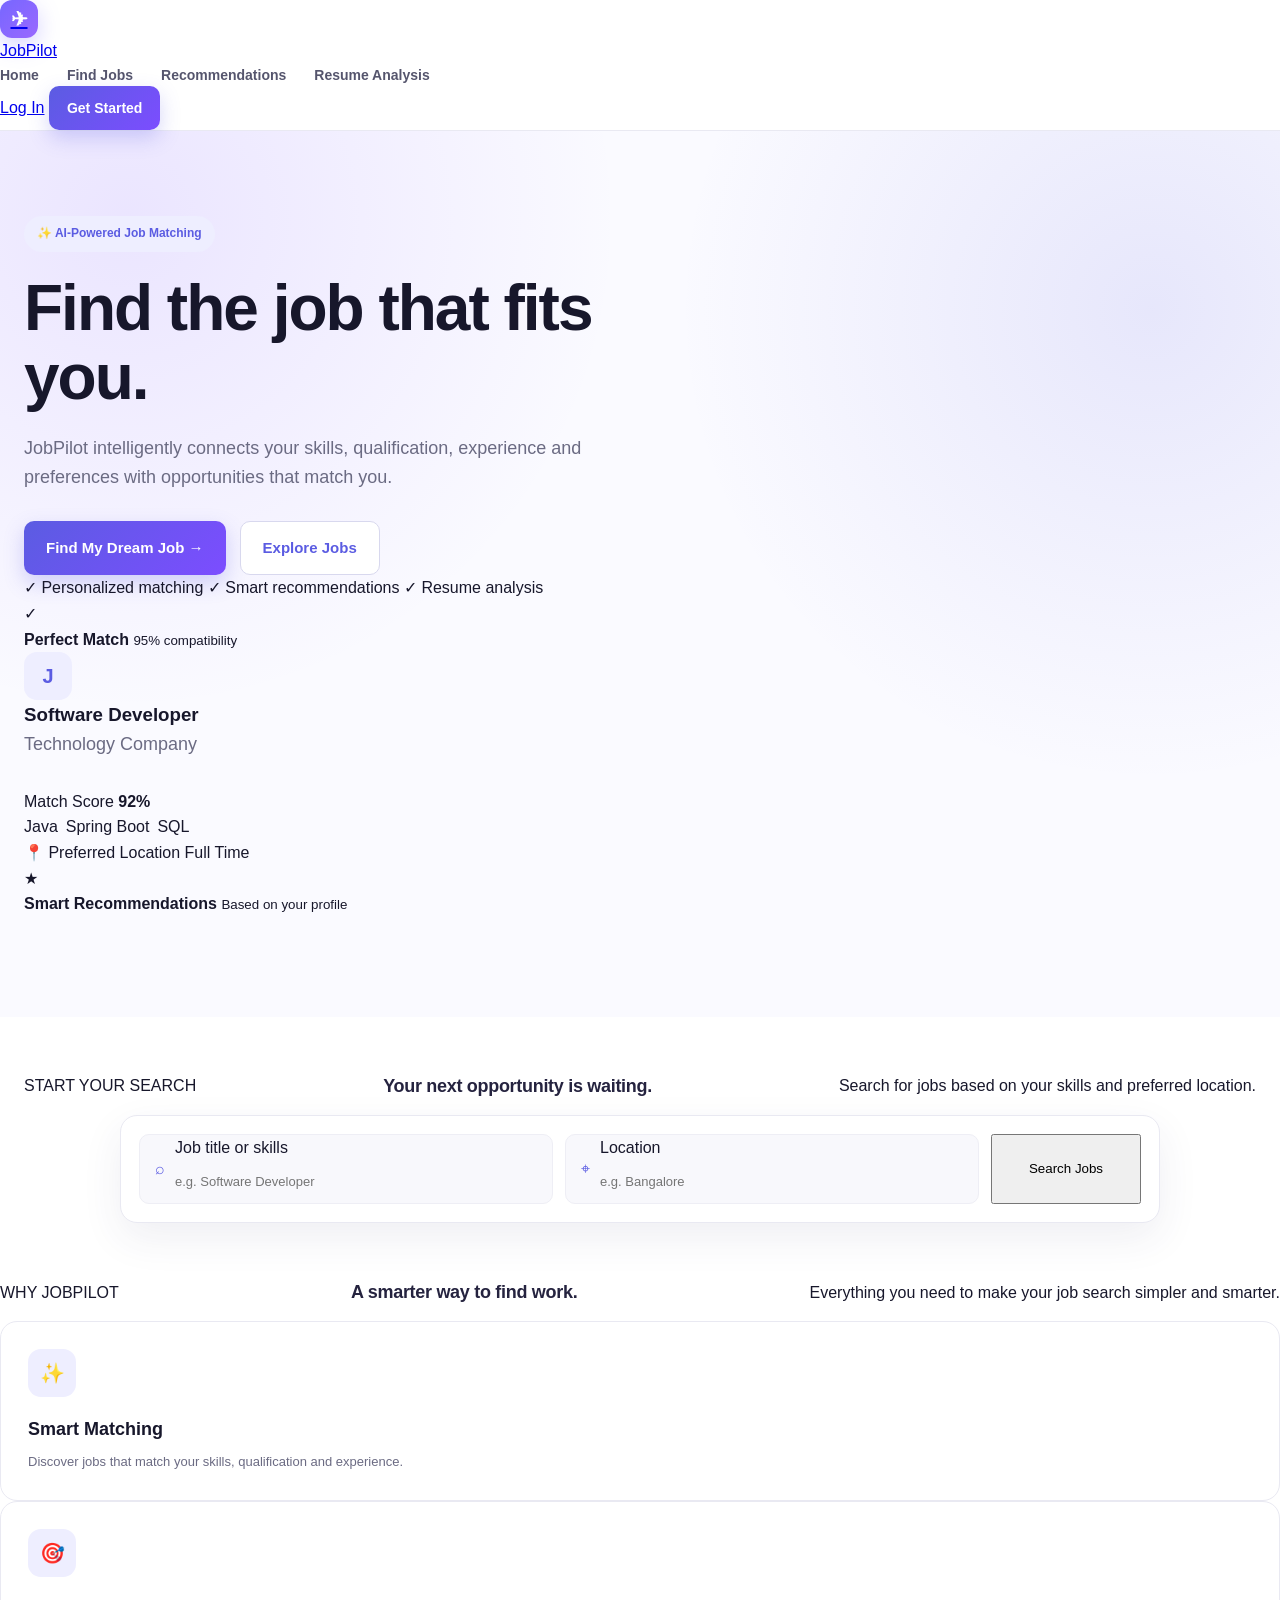
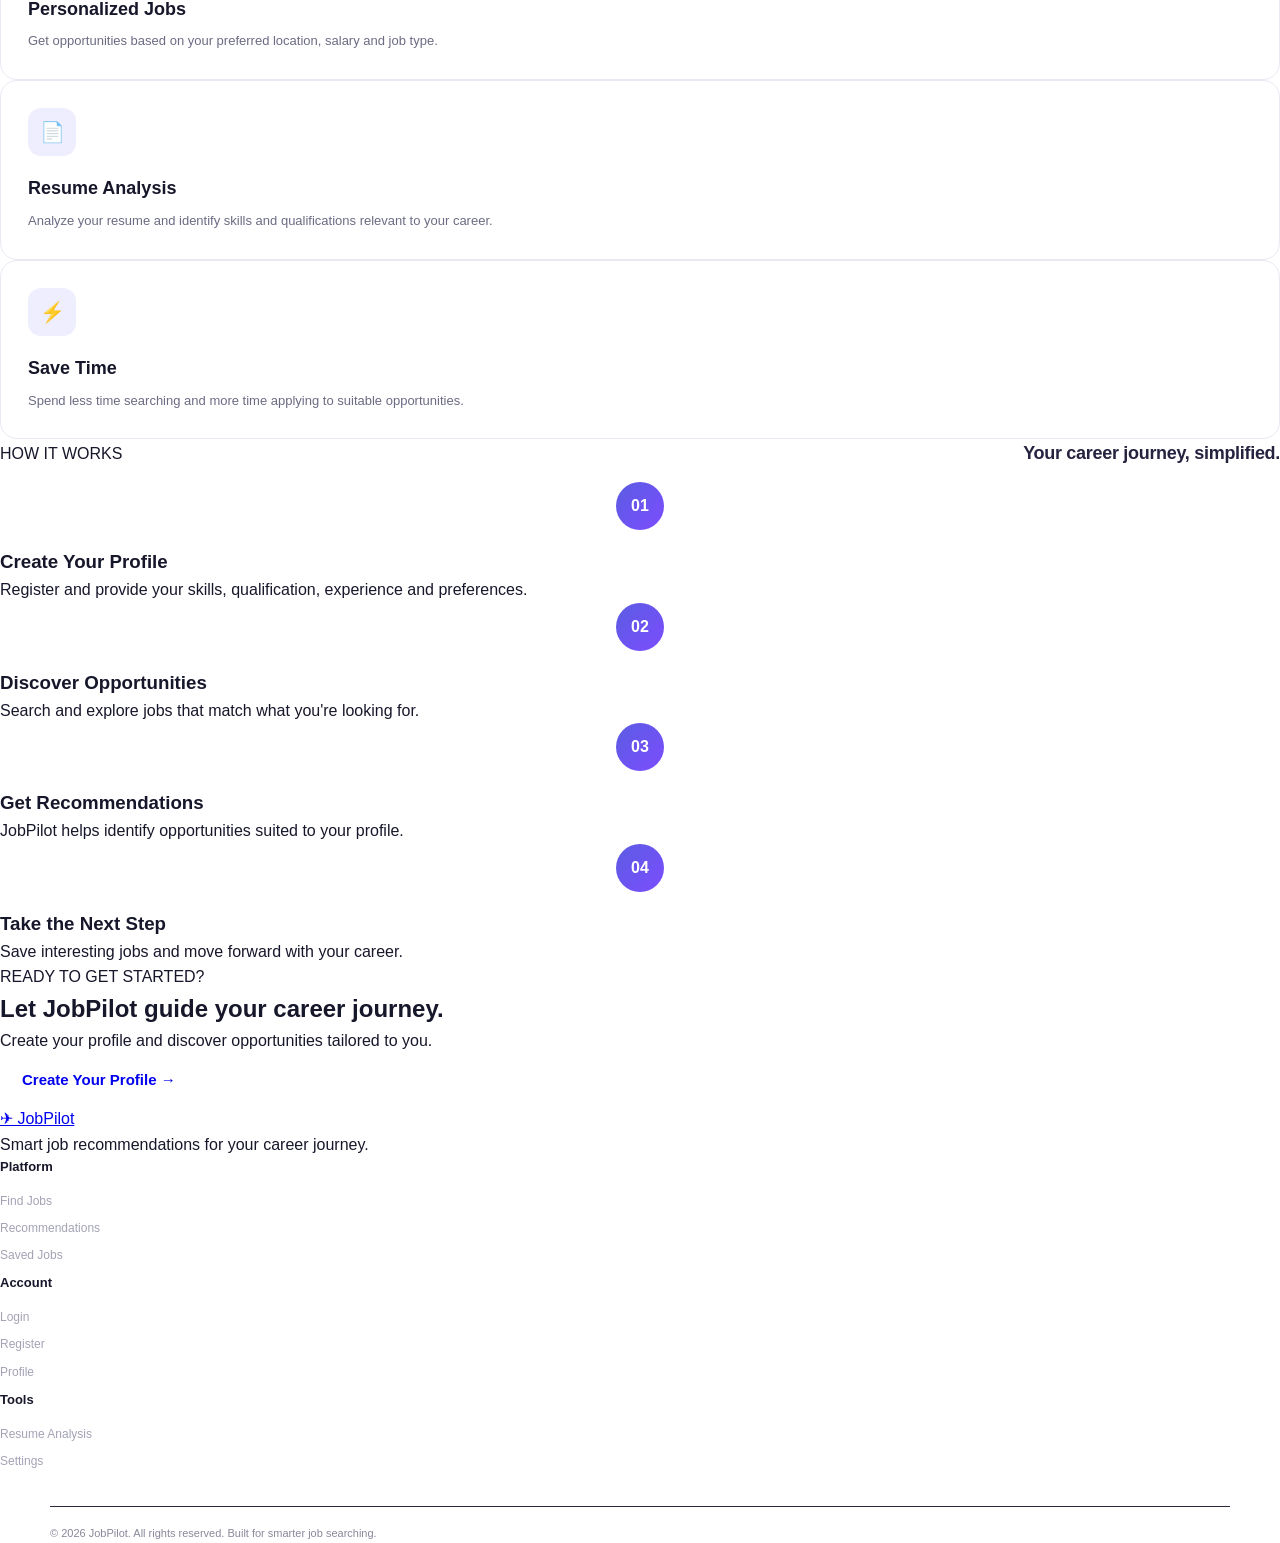
==== index.html @ a6ac7ae4 "Initial JobPilot Vercel deployment" ====
<!DOCTYPE html>
<html lang="en">
<head>
    <meta charset="UTF-8">
    <meta name="viewport" content="width=device-width, initial-scale=1.0">
    <title>JobPilot | Find Your Perfect Job</title>
    <link rel="stylesheet" href="css/style.css">
</head>

<body>

<header class="navbar">
    <a href="index.html" class="brand">
        <span class="brand-icon">✈</span>
        <span>JobPilot</span>
    </a>

    <nav class="nav-links">
        <a href="index.html" class="active">Home</a>
        <a href="jobs.html">Find Jobs</a>
        <a href="recommendations.html">Recommendations</a>
        <a href="resume.html">Resume Analysis</a>
    </nav>

    <div class="nav-actions">
        <a href="login.html" class="login-link">Log In</a>
        <a href="register.html" class="btn btn-primary">Get Started</a>
    </div>
</header>


<main>

    <!-- HERO -->
    <section class="hero">

        <div class="hero-content">

            <div class="badge">
                ✨ AI-Powered Job Matching
            </div>

            <h1>
                Find the job that
                <span>fits you.</span>
            </h1>

            <p class="hero-text">
                JobPilot intelligently connects your skills, qualification,
                experience and preferences with opportunities that match you.
            </p>

            <div class="hero-actions">
                <a href="register.html" class="btn btn-primary btn-large">
                    Find My Dream Job →
                </a>

                <a href="jobs.html" class="btn btn-outline btn-large">
                    Explore Jobs
                </a>
            </div>

            <div class="hero-points">
                <span>✓ Personalized matching</span>
                <span>✓ Smart recommendations</span>
                <span>✓ Resume analysis</span>
            </div>

        </div>


        <div class="hero-visual">

            <div class="floating-card floating-one">
                <div class="floating-icon">✓</div>
                <div>
                    <strong>Perfect Match</strong>
                    <small>95% compatibility</small>
                </div>
            </div>


            <div class="job-card-preview">

                <div class="job-preview-header">
                    <div class="company-logo">J</div>

                    <div>
                        <h3>Software Developer</h3>
                        <p>Technology Company</p>
                    </div>
                </div>

                <div class="match-row">
                    <span>Match Score</span>
                    <strong>92%</strong>
                </div>

                <div class="progress">
                    <div class="progress-value"></div>
                </div>

                <div class="tags">
                    <span>Java</span>
                    <span>Spring Boot</span>
                    <span>SQL</span>
                </div>

                <div class="job-preview-footer">
                    <span>📍 Preferred Location</span>
                    <span>Full Time</span>
                </div>

            </div>


            <div class="floating-card floating-two">
                <div class="floating-icon">★</div>
                <div>
                    <strong>Smart Recommendations</strong>
                    <small>Based on your profile</small>
                </div>
            </div>

        </div>

    </section>


    <!-- SEARCH -->
    <section class="search-section">

        <div class="section-heading center">
            <span class="section-label">START YOUR SEARCH</span>

            <h2>
                Your next opportunity is
                <span>waiting.</span>
            </h2>

            <p>
                Search for jobs based on your skills and preferred location.
            </p>
        </div>


        <div class="search-box">

            <div class="search-input">
                <span class="search-icon">⌕</span>

                <div>
                    <label>Job title or skills</label>
                    <input
                        id="homeJobSearch"
                        type="text"
                        placeholder="e.g. Software Developer"
                    >
                </div>
            </div>


            <div class="search-input">
                <span class="search-icon">⌖</span>

                <div>
                    <label>Location</label>
                    <input
                        id="homeLocationSearch"
                        type="text"
                        placeholder="e.g. Bangalore"
                    >
                </div>
            </div>


            <button
                class="search-button"
                onclick="searchFromHome()">
                Search Jobs
            </button>

        </div>

    </section>


    <!-- FEATURES -->
    <section class="features-section">

        <div class="section-heading center">
            <span class="section-label">WHY JOBPILOT</span>

            <h2>
                A smarter way to
                <span>find work.</span>
            </h2>

            <p>
                Everything you need to make your job search simpler and smarter.
            </p>
        </div>


        <div class="feature-grid">

            <div class="feature-card">
                <div class="feature-icon">✨</div>
                <h3>Smart Matching</h3>
                <p>
                    Discover jobs that match your skills, qualification
                    and experience.
                </p>
            </div>


            <div class="feature-card">
                <div class="feature-icon">🎯</div>
                <h3>Personalized Jobs</h3>
                <p>
                    Get opportunities based on your preferred location,
                    salary and job type.
                </p>
            </div>


            <div class="feature-card">
                <div class="feature-icon">📄</div>
                <h3>Resume Analysis</h3>
                <p>
                    Analyze your resume and identify skills and qualifications
                    relevant to your career.
                </p>
            </div>


            <div class="feature-card">
                <div class="feature-icon">⚡</div>
                <h3>Save Time</h3>
                <p>
                    Spend less time searching and more time applying
                    to suitable opportunities.
                </p>
            </div>

        </div>

    </section>


    <!-- HOW IT WORKS -->
    <section class="steps-section">

        <div class="section-heading center">
            <span class="section-label">HOW IT WORKS</span>

            <h2>
                Your career journey,
                <span>simplified.</span>
            </h2>
        </div>


        <div class="steps-grid">

            <div class="step-card">
                <div class="step-number">01</div>
                <h3>Create Your Profile</h3>
                <p>
                    Register and provide your skills, qualification,
                    experience and preferences.
                </p>
            </div>


            <div class="step-card">
                <div class="step-number">02</div>
                <h3>Discover Opportunities</h3>
                <p>
                    Search and explore jobs that match what you're looking for.
                </p>
            </div>


            <div class="step-card">
                <div class="step-number">03</div>
                <h3>Get Recommendations</h3>
                <p>
                    JobPilot helps identify opportunities suited to your profile.
                </p>
            </div>


            <div class="step-card">
                <div class="step-number">04</div>
                <h3>Take the Next Step</h3>
                <p>
                    Save interesting jobs and move forward with your career.
                </p>
            </div>

        </div>

    </section>


    <!-- CTA -->
    <section class="cta-section">

        <div class="cta-content">

            <span class="section-label">
                READY TO GET STARTED?
            </span>

            <h2>
                Let JobPilot guide your
                <span>career journey.</span>
            </h2>

            <p>
                Create your profile and discover opportunities
                tailored to you.
            </p>

            <a href="register.html" class="btn btn-white btn-large">
                Create Your Profile →
            </a>

        </div>

    </section>

</main>


<footer>

    <div class="footer-main">

        <div>
            <a href="index.html" class="footer-brand">
                ✈ JobPilot
            </a>

            <p>
                Smart job recommendations for your career journey.
            </p>
        </div>


        <div class="footer-column">
            <h4>Platform</h4>
            <a href="jobs.html">Find Jobs</a>
            <a href="recommendations.html">Recommendations</a>
            <a href="saved.html">Saved Jobs</a>
        </div>


        <div class="footer-column">
            <h4>Account</h4>
            <a href="login.html">Login</a>
            <a href="register.html">Register</a>
            <a href="profile.html">Profile</a>
        </div>


        <div class="footer-column">
            <h4>Tools</h4>
            <a href="resume.html">Resume Analysis</a>
            <a href="settings.html">Settings</a>
        </div>

    </div>


    <div class="footer-bottom">
        <span>© 2026 JobPilot. All rights reserved.</span>
        <span>Built for smarter job searching.</span>
    </div>

</footer>


<script src="js/app.js"></script>

</body>
</html>
---- css/style.css ----
/* =========================================================
   JOBPILOT - PROFESSIONAL LANDING PAGE
   ========================================================= */

* {
    margin: 0;
    padding: 0;
    box-sizing: border-box;
}

:root {
    --primary: #5b5ce2;
    --primary-dark: #4748c7;
    --secondary: #7c4dff;
    --text: #17172b;
    --muted: #6b6b83;
    --light: #f7f7ff;
    --white: #ffffff;
    --border: #e9e9f2;
    --success: #20b486;
    --shadow: 0 20px 50px rgba(44, 44, 100, 0.12);
}

html {
    scroll-behavior: smooth;
}

body {
    font-family: Arial, Helvetica, sans-serif;
    color: var(--text);
    background: var(--white);
    line-height: 1.6;
}

/* =========================================================
   NAVBAR
   ========================================================= */

.navbar {
    width: 100%;
    background: rgba(255, 255, 255, 0.96);
    border-bottom: 1px solid var(--border);
    position: sticky;
    top: 0;
    z-index: 1000;
}

.nav-container {
    max-width: 1180px;
    margin: auto;
    min-height: 74px;
    padding: 0 24px;

    display: flex;
    align-items: center;
    justify-content: space-between;
}

.logo {
    display: flex;
    align-items: center;
    gap: 10px;
    text-decoration: none;
    color: var(--text);
    font-size: 22px;
    font-weight: 800;
}

.logo-icon {
    width: 38px;
    height: 38px;
    border-radius: 11px;

    display: flex;
    align-items: center;
    justify-content: center;

    color: white;
    font-size: 18px;
    font-weight: bold;

    background: linear-gradient(
        135deg,
        var(--primary),
        var(--secondary)
    );
}

.nav-links {
    display: flex;
    align-items: center;
    gap: 28px;
}

.nav-links a {
    text-decoration: none;
    color: #55556d;
    font-size: 14px;
    font-weight: 600;
    transition: 0.2s;
}

.nav-links a:hover {
    color: var(--primary);
}

.nav-buttons {
    display: flex;
    align-items: center;
    gap: 12px;
}

.btn {
    border: none;
    text-decoration: none;
    cursor: pointer;

    display: inline-flex;
    align-items: center;
    justify-content: center;

    border-radius: 10px;
    padding: 11px 18px;

    font-size: 14px;
    font-weight: 700;

    transition: 0.2s;
}

.btn-outline {
    color: var(--primary);
    border: 1px solid #d8d8ee;
    background: white;
}

.btn-outline:hover {
    background: #f5f4ff;
}

.btn-primary {
    color: white;
    background: linear-gradient(
        135deg,
        var(--primary),
        var(--secondary)
    );

    box-shadow: 0 8px 20px rgba(91, 92, 226, 0.25);
}

.btn-primary:hover {
    transform: translateY(-1px);
}

/* =========================================================
   HERO
   ========================================================= */

.hero {
    position: relative;
    overflow: hidden;

    padding: 85px 24px 100px;

    background:
        radial-gradient(
            circle at 10% 10%,
            rgba(124, 77, 255, 0.12),
            transparent 35%
        ),
        radial-gradient(
            circle at 90% 20%,
            rgba(91, 92, 226, 0.12),
            transparent 35%
        ),
        #fafaff;
}

.hero-container {
    max-width: 1180px;
    margin: auto;

    display: grid;
    grid-template-columns: 1.05fr 0.95fr;
    gap: 70px;
    align-items: center;
}

.hero-content {
    max-width: 610px;
}

.badge {
    display: inline-flex;
    align-items: center;
    gap: 8px;

    padding: 8px 13px;

    border-radius: 30px;

    background: #eeeeff;
    color: var(--primary);

    font-size: 12px;
    font-weight: 800;

    margin-bottom: 22px;
}

.badge-dot {
    width: 7px;
    height: 7px;
    border-radius: 50%;
    background: var(--success);
}

.hero h1 {
    font-size: clamp(42px, 5vw, 66px);
    line-height: 1.08;
    letter-spacing: -2px;
    margin-bottom: 22px;
}

.gradient-text {
    background: linear-gradient(
        135deg,
        var(--primary),
        var(--secondary)
    );

    -webkit-background-clip: text;
    background-clip: text;
    color: transparent;
}

.hero p {
    color: var(--muted);
    font-size: 18px;
    max-width: 560px;
    margin-bottom: 30px;
}

.hero-actions {
    display: flex;
    gap: 14px;
    flex-wrap: wrap;
}

.btn-large {
    padding: 14px 22px;
    font-size: 15px;
}

/* =========================================================
   JOB PREVIEW
   ========================================================= */

.preview-area {
    position: relative;
}

.job-preview {
    background: white;
    border: 1px solid var(--border);
    border-radius: 22px;

    padding: 25px;

    box-shadow: var(--shadow);

    transform: rotate(1deg);
}

.preview-top {
    display: flex;
    justify-content: space-between;
    align-items: flex-start;

    margin-bottom: 22px;
}

.company {
    display: flex;
    gap: 13px;
    align-items: center;
}

.company-logo {
    width: 48px;
    height: 48px;

    display: flex;
    align-items: center;
    justify-content: center;

    border-radius: 13px;

    background: #eeeeff;
    color: var(--primary);

    font-size: 20px;
    font-weight: 800;
}

.company small {
    color: var(--muted);
    font-size: 12px;
}

.company strong {
    display: block;
    font-size: 16px;
}

.match-score {
    text-align: center;

    width: 74px;
    height: 74px;

    border-radius: 50%;

    border: 7px solid #e4e4ff;

    display: flex;
    flex-direction: column;
    justify-content: center;
    align-items: center;

    color: var(--primary);
    font-weight: 800;
}

.match-score span {
    font-size: 9px;
    color: var(--muted);
    font-weight: 600;
}

.job-title {
    font-size: 24px;
    margin-bottom: 7px;
}

.job-location {
    color: var(--muted);
    font-size: 13px;
    margin-bottom: 20px;
}

.tags {
    display: flex;
    flex-wrap: wrap;
    gap: 8px;
}

.tag {
    padding: 7px 10px;

    border-radius: 7px;

    background: #f4f4fb;
    color: #55556d;

    font-size: 11px;
    font-weight: 700;
}

.preview-footer {
    margin-top: 23px;
    padding-top: 18px;

    border-top: 1px solid var(--border);

    display: flex;
    justify-content: space-between;
    align-items: center;
}

.salary {
    color: var(--text);
    font-weight: 800;
}

.salary span {
    color: var(--muted);
    font-size: 11px;
    font-weight: 500;
}

/* =========================================================
   SEARCH SECTION
   ========================================================= */

.search-section {
    padding: 55px 24px;
    background: white;
}

.search-box {
    max-width: 1040px;
    margin: auto;

    background: white;
    border: 1px solid var(--border);

    padding: 18px;

    border-radius: 17px;

    box-shadow: 0 15px 40px rgba(50, 50, 100, 0.08);

    display: grid;
    grid-template-columns: 1fr 1fr 150px;
    gap: 12px;
}

.search-input {
    display: flex;
    align-items: center;
    gap: 10px;

    background: #f8f8fc;
    border: 1px solid #eeeeF5;

    border-radius: 10px;

    padding: 0 15px;
}

.search-input span {
    color: var(--primary);
    font-size: 16px;
}

.search-input input {
    width: 100%;

    border: none;
    outline: none;

    background: transparent;

    padding: 14px 0;

    font-size: 13px;
}

/* =========================================================
   SECTIONS
   ========================================================= */

.section {
    padding: 90px 24px;
}

.section-light {
    background: #fafaff;
}

.section-header {
    max-width: 680px;
    margin: 0 auto 45px;
    text-align: center;
}

.section-header h2 {
    font-size: 38px;
    letter-spacing: -1px;
    margin-bottom: 12px;
}

.section-header p {
    color: var(--muted);
    font-size: 15px;
}

/* =========================================================
   FEATURES
   ========================================================= */

.features {
    max-width: 1180px;
    margin: auto;

    display: grid;
    grid-template-columns: repeat(3, 1fr);
    gap: 22px;
}

.feature-card {
    background: white;

    border: 1px solid var(--border);
    border-radius: 17px;

    padding: 27px;

    transition: 0.2s;
}

.feature-card:hover {
    transform: translateY(-4px);
    box-shadow: var(--shadow);
}

.feature-icon {
    width: 48px;
    height: 48px;

    display: flex;
    align-items: center;
    justify-content: center;

    border-radius: 13px;

    background: #eeeeff;
    color: var(--primary);

    font-size: 20px;

    margin-bottom: 18px;
}

.feature-card h3 {
    font-size: 18px;
    margin-bottom: 8px;
}

.feature-card p {
    color: var(--muted);
    font-size: 13px;
}

/* =========================================================
   HOW IT WORKS
   ========================================================= */

.steps {
    max-width: 1050px;
    margin: auto;

    display: grid;
    grid-template-columns: repeat(3, 1fr);
    gap: 25px;
}

.step {
    text-align: center;
}

.step-number {
    width: 48px;
    height: 48px;

    margin: 0 auto 17px;

    border-radius: 50%;

    display: flex;
    align-items: center;
    justify-content: center;

    background: linear-gradient(
        135deg,
        var(--primary),
        var(--secondary)
    );

    color: white;
    font-weight: 800;
}

.step h3 {
    margin-bottom: 7px;
}

.step p {
    color: var(--muted);
    font-size: 13px;
}

/* =========================================================
   CTA
   ========================================================= */

.cta {
    padding: 80px 24px;
    background: linear-gradient(
        135deg,
        #4f50d9,
        #7546e8
    );
}

.cta-container {
    max-width: 850px;
    margin: auto;

    text-align: center;

    color: white;
}

.cta h2 {
    font-size: 42px;
    margin-bottom: 15px;
}

.cta p {
    opacity: 0.88;
    margin-bottom: 25px;
}

.cta .btn {
    background: white;
    color: var(--primary);
}

/* =========================================================
   FOOTER
   ========================================================= */

.footer {
    background: #111122;
    color: white;

    padding: 45px 24px 25px;
}

.footer-container {
    max-width: 1180px;
    margin: auto;

    display: flex;
    justify-content: space-between;
    gap: 30px;
}

.footer-brand {
    max-width: 300px;
}

.footer-brand p {
    color: #a3a3b5;
    font-size: 13px;
    margin-top: 12px;
}

.footer-links {
    display: flex;
    gap: 60px;
}

.footer-column h4 {
    font-size: 13px;
    margin-bottom: 14px;
}

.footer-column a {
    display: block;

    color: #a3a3b5;

    text-decoration: none;

    font-size: 12px;

    margin-bottom: 8px;
}

.footer-bottom {
    max-width: 1180px;
    margin: 35px auto 0;

    padding-top: 18px;

    border-top: 1px solid #29293b;

    color: #88889b;

    font-size: 11px;
}

/* =========================================================
   RESPONSIVE
   ========================================================= */

@media (max-width: 900px) {

    .nav-links {
        display: none;
    }

    .hero-container {
        grid-template-columns: 1fr;
        gap: 50px;
    }

    .hero-content {
        max-width: none;
        text-align: center;
    }

    .hero p {
        margin-left: auto;
        margin-right: auto;
    }

    .hero-actions {
        justify-content: center;
    }

    .preview-area {
        max-width: 600px;
        margin: auto;
        width: 100%;
    }

    .features {
        grid-template-columns: 1fr 1fr;
    }

    .search-box {
        grid-template-columns: 1fr;
    }

    .footer-container {
        flex-direction: column;
    }

    .footer-links {
        flex-wrap: wrap;
    }
}

@media (max-width: 600px) {

    .nav-container {
        padding: 0 15px;
    }

    .nav-buttons .btn-outline {
        display: none;
    }

    .hero {
        padding: 60px 18px 70px;
    }

    .hero h1 {
        font-size: 42px;
    }

    .hero p {
        font-size: 16px;
    }

    .job-preview {
        padding: 18px;
    }

    .features,
    .steps {
        grid-template-columns: 1fr;
    }

    .section {
        padding: 65px 18px;
    }

    .section-header h2 {
        font-size: 31px;
    }

    .cta h2 {
        font-size: 32px;
    }

    .footer-links {
        gap: 30px;
    }
}

/* =========================================================
   JOBPILOT DASHBOARD
   ========================================================= */

.dashboard {
    width: 100%;
    min-height: 100vh;
    display: grid;
    grid-template-columns: 240px minmax(0, 1fr) 320px;
    background: #f5f6fb;
    color: #17172b;
}

/* ---------- SIDEBAR ---------- */

.sidebar {
    position: sticky;
    top: 0;
    height: 100vh;
    display: flex;
    flex-direction: column;
    padding: 26px 16px;
    background: linear-gradient(180deg, #171535 0%, #211b4b 100%);
    color: #fff;
}

.sidebar-brand {
    display: flex;
    align-items: center;
    gap: 11px;
    padding: 0 12px 28px;
    font-size: 21px;
    font-weight: 800;
    letter-spacing: -0.4px;
}

.brand-icon {
    width: 38px;
    height: 38px;
    border-radius: 12px;
    display: grid;
    place-items: center;
    background: linear-gradient(135deg, #7667ff, #9a68ff);
    color: #fff;
    font-size: 20px;
    font-weight: 800;
    box-shadow: 0 8px 22px rgba(118, 103, 255, .28);
}

.sidebar-profile {
    display: flex;
    align-items: center;
    gap: 11px;
    padding: 14px 12px;
    margin-bottom: 20px;
    border-radius: 14px;
    background: rgba(255,255,255,.07);
}

.profile-avatar,
.large-avatar {
    display: grid;
    place-items: center;
    flex-shrink: 0;
    border-radius: 50%;
    background: linear-gradient(135deg, #8b7cff, #bd78ff);
    color: #fff;
    font-weight: 800;
}

.profile-avatar {
    width: 39px;
    height: 39px;
    font-size: 15px;
}

.profile-name {
    max-width: 145px;
    overflow: hidden;
    text-overflow: ellipsis;
    white-space: nowrap;
    font-size: 13px;
    font-weight: 700;
}

.profile-email {
    max-width: 145px;
    overflow: hidden;
    text-overflow: ellipsis;
    white-space: nowrap;
    margin-top: 3px;
    color: rgba(255,255,255,.55);
    font-size: 10px;
}

.sidebar-nav {
    display: flex;
    flex-direction: column;
    gap: 5px;
}

.nav-item {
    width: 100%;
    display: flex;
    align-items: center;
    gap: 12px;
    padding: 12px 13px;
    border: 0;
    border-radius: 11px;
    background: transparent;
    color: rgba(255,255,255,.67);
    font-family: inherit;
    font-size: 13px;
    font-weight: 600;
    text-decoration: none;
    cursor: pointer;
    text-align: left;
    transition: .2s ease;
}

.nav-item span:first-child {
    width: 20px;
    text-align: center;
    font-size: 17px;
}

.nav-item:hover {
    background: rgba(255,255,255,.08);
    color: #fff;
}

.nav-item.active {
    background: linear-gradient(90deg, rgba(119,103,255,.95), rgba(119,103,255,.55));
    color: #fff;
    box-shadow: 0 8px 20px rgba(0,0,0,.12);
}

.sidebar-bottom {
    margin-top: auto;
    padding-top: 15px;
    border-top: 1px solid rgba(255,255,255,.09);
}

.logout-btn {
    color: rgba(255,255,255,.58);
}

/* ---------- MAIN ---------- */

.dashboard-main {
    min-width: 0;
    padding: 32px 34px 50px;
    overflow: hidden;
}

.dashboard-header {
    display: flex;
    align-items: center;
    justify-content: space-between;
    gap: 25px;
    margin-bottom: 25px;
}

.welcome-label,
.section-eyebrow {
    margin-bottom: 6px;
    color: #7775a0;
    font-size: 10px;
    font-weight: 800;
    letter-spacing: 1.4px;
}

.dashboard-header h1 {
    color: #1c1b38;
    font-size: clamp(25px, 2.2vw, 32px);
    line-height: 1.15;
    letter-spacing: -.8px;
}

.header-subtitle {
    margin-top: 8px;
    color: #77778d;
    font-size: 13px;
}

.header-search {
    min-width: 210px;
    display: flex;
    align-items: center;
    gap: 9px;
    padding: 12px 15px;
    border: 1px solid #e6e5ef;
    border-radius: 12px;
    background: #fff;
    color: #8a899b;
    font-size: 12px;
    text-decoration: none;
    box-shadow: 0 5px 18px rgba(37,31,78,.04);
}

/* ---------- COMPLETION ---------- */

.completion-card {
    display: grid;
    grid-template-columns: minmax(180px, 1.2fr) minmax(180px, 1fr) auto;
    align-items: center;
    gap: 25px;
    padding: 21px;
    margin-bottom: 23px;
    border-radius: 17px;
    background: linear-gradient(110deg, #655be2, #8062e8);
    color: #fff;
    box-shadow: 0 12px 28px rgba(93,79,196,.18);
}

.completion-info {
    display: flex;
    align-items: center;
    gap: 13px;
}

.completion-icon {
    width: 42px;
    height: 42px;
    display: grid;
    place-items: center;
    border-radius: 12px;
    background: rgba(255,255,255,.17);
    font-size: 20px;
}

.completion-card h2 {
    font-size: 15px;
}

.completion-card p {
    margin-top: 5px;
    color: rgba(255,255,255,.75);
    font-size: 11px;
    line-height: 1.45;
}

.progress-header {
    display: flex;
    justify-content: space-between;
    margin-bottom: 8px;
    font-size: 11px;
}

.progress-track {
    height: 7px;
    overflow: hidden;
    border-radius: 20px;
    background: rgba(255,255,255,.2);
}

.progress-fill {
    height: 100%;
    border-radius: inherit;
    background: #ffd86b;
    transition: width .4s ease;
}

.complete-btn {
    padding: 10px 15px;
    border-radius: 9px;
    background: #fff;
    color: #5649cb;
    font-size: 11px;
    font-weight: 800;
    text-decoration: none;
    white-space: nowrap;
}

/* ---------- STATISTICS ---------- */

.stats-grid {
    display: grid;
    grid-template-columns: repeat(4, 1fr);
    gap: 14px;
    margin-bottom: 30px;
}

.stat-card {
    display: flex;
    align-items: center;
    gap: 12px;
    padding: 17px;
    border: 1px solid #e8e8f0;
    border-radius: 14px;
    background: #fff;
    box-shadow: 0 5px 18px rgba(37,31,78,.035);
}

.stat-icon {
    width: 39px;
    height: 39px;
    display: grid;
    place-items: center;
    border-radius: 11px;
    background: #f0efff;
    color: #6257d9;
    font-size: 18px;
}

.stat-card p {
    color: #858497;
    font-size: 10px;
    font-weight: 600;
}

.stat-card h2 {
    margin-top: 3px;
    color: #272542;
    font-size: 21px;
}

/* ---------- SECTIONS ---------- */

.content-section {
    margin-top: 27px;
}

.section-heading,
.right-panel-header,
.right-section-title {
    display: flex;
    align-items: center;
    justify-content: space-between;
}

.section-heading {
    margin-bottom: 14px;
}

.section-heading h2,
.right-panel-header h2 {
    color: #25233f;
    font-size: 18px;
    letter-spacing: -.3px;
}

.section-heading a,
.right-panel-header a,
.right-section-title a {
    color: #6257d9;
    font-size: 11px;
    font-weight: 700;
    text-decoration: none;
}

/* ---------- JOB CARDS ---------- */

.job-list {
    display: flex;
    flex-direction: column;
    gap: 11px;
}

.job-card {
    display: flex;
    align-items: center;
    justify-content: space-between;
    gap: 15px;
    padding: 17px;
    border: 1px solid #e8e8f0;
    border-radius: 14px;
    background: #fff;
    box-shadow: 0 5px 18px rgba(37,31,78,.035);
}

.job-card-info {
    min-width: 0;
}

.job-card-title {
    color: #25233f;
    font-size: 13px;
    font-weight: 800;
}

.job-card-company {
    margin-top: 4px;
    color: #858497;
    font-size: 10px;
}

.job-card-meta {
    display: flex;
    flex-wrap: wrap;
    gap: 7px;
    margin-top: 9px;
}

.job-meta {
    padding: 5px 8px;
    border-radius: 7px;
    background: #f5f4fb;
    color: #77758b;
    font-size: 9px;
}

.match-badge {
    flex-shrink: 0;
    padding: 8px 10px;
    border-radius: 9px;
    background: #fff4d3;
    color: #9a7310;
    font-size: 11px;
    font-weight: 800;
}

.empty-state {
    padding: 35px 20px;
    border: 1px dashed #dddce8;
    border-radius: 14px;
    background: #fff;
    text-align: center;
}

.empty-state.compact {
    padding: 27px 20px;
}

.empty-icon {
    width: 42px;
    height: 42px;
    display: grid;
    place-items: center;
    margin: 0 auto 10px;
    border-radius: 50%;
    background: #f0efff;
    color: #665bdd;
}

.empty-state h3 {
    color: #36334f;
    font-size: 13px;
}

.empty-state p {
    max-width: 330px;
    margin: 6px auto 0;
    color: #8b8a9b;
    font-size: 10px;
    line-height: 1.5;
}

.activity-card {
    overflow: hidden;
    border: 1px solid #e8e8f0;
    border-radius: 14px;
    background: #fff;
}

/* ---------- RIGHT PANEL ---------- */

.dashboard-right {
    min-width: 0;
    padding: 31px 22px;
    border-left: 1px solid #e5e5ed;
    background: #fff;
}

.profile-summary-card {
    margin-top: 18px;
    padding: 20px;
    border-radius: 16px;
    background: linear-gradient(145deg, #fff7db, #fff1bd);
    text-align: center;
}

.large-avatar {
    width: 58px;
    height: 58px;
    margin: 0 auto 10px;
    font-size: 20px;
    box-shadow: 0 7px 18px rgba(84,66,171,.18);
}

.profile-summary-card h2 {
    color: #332e43;
    font-size: 16px;
}

.profile-summary-card > p {
    margin-top: 4px;
    color: #80775f;
    font-size: 10px;
}

.profile-details {
    display: flex;
    flex-direction: column;
    gap: 9px;
    margin-top: 17px;
    padding-top: 14px;
    border-top: 1px solid rgba(124,100,30,.13);
    text-align: left;
}

.profile-detail {
    display: flex;
    align-items: center;
    gap: 8px;
    color: #716a58;
    font-size: 10px;
}

.right-section {
    padding: 20px 0;
    border-bottom: 1px solid #ededf2;
}

.right-section-title h3 {
    color: #302d48;
    font-size: 13px;
}

.skills-list {
    display: flex;
    flex-wrap: wrap;
    gap: 6px;
    margin-top: 12px;
}

.skill-tag {
    padding: 6px 9px;
    border-radius: 7px;
    background: #f0efff;
    color: #6257d9;
    font-size: 9px;
    font-weight: 700;
}

.skill-placeholder {
    color: #9695a3;
    font-size: 10px;
    line-height: 1.5;
}

.small-empty {
    padding-top: 12px;
    color: #92919f;
    font-size: 10px;
}

.saved-preview-item {
    display: flex;
    align-items: center;
    gap: 9px;
    padding: 10px 0;
    border-bottom: 1px solid #f0eff4;
}

.saved-preview-item:last-child {
    border-bottom: 0;
}

.saved-preview-icon {
    width: 30px;
    height: 30px;
    display: grid;
    place-items: center;
    border-radius: 8px;
    background: #f0efff;
    color: #6257d9;
}

.saved-preview-title {
    color: #3b3853;
    font-size: 10px;
    font-weight: 700;
}

.saved-preview-company {
    margin-top: 2px;
    color: #92909e;
    font-size: 8px;
}

.quick-action-card {
    margin-top: 20px;
    padding: 18px;
    border-radius: 15px;
    background: linear-gradient(145deg, #25204d, #3b3170);
    color: #fff;
}

.quick-action-icon {
    width: 32px;
    height: 32px;
    display: grid;
    place-items: center;
    margin-bottom: 11px;
    border-radius: 9px;
    background: rgba(255,255,255,.1);
}

.quick-action-card h3 {
    font-size: 13px;
}

.quick-action-card p {
    margin-top: 6px;
    color: rgba(255,255,255,.63);
    font-size: 9px;
    line-height: 1.5;
}

.quick-action-card a {
    display: inline-block;
    margin-top: 13px;
    color: #ffe28a;
    font-size: 10px;
    font-weight: 800;
    text-decoration: none;
}

/* ---------- RESPONSIVE ---------- */

@media (max-width: 1200px) {
    .dashboard {
        grid-template-columns: 220px minmax(0, 1fr);
    }

    .dashboard-right {
        display: none;
    }
}

@media (max-width: 800px) {
    .dashboard {
        display: block;
    }

    .sidebar {
        position: relative;
        height: auto;
        padding: 15px;
    }

    .sidebar-brand {
        padding-bottom: 15px;
    }

    .sidebar-profile {
        display: none;
    }

    .sidebar-nav {
        flex-direction: row;
        overflow-x: auto;
    }

    .nav-item {
        flex: 0 0 auto;
        width: auto;
    }

    .nav-item span:last-child {
        display: none;
    }

    .sidebar-bottom {
        display: none;
    }

    .dashboard-main {
        padding: 23px 16px 40px;
    }

    .dashboard-header {
        align-items: flex-start;
        flex-direction: column;
    }

    .header-search {
        width: 100%;
    }

    .completion-card {
        grid-template-columns: 1fr;
    }

    .stats-grid {
        grid-template-columns: repeat(2, 1fr);
    }
}

@media (max-width: 480px) {
    .stats-grid {
        grid-template-columns: 1fr 1fr;
        gap: 9px;
    }

    .stat-card {
        padding: 12px;
    }

    .stat-icon {
        width: 32px;
        height: 32px;
    }

    .stat-card h2 {
        font-size: 18px;
    }
}


/* =========================================================
   JOBPILOT - AUTHENTICATION PAGES
   ========================================================= */

.auth-page {
    min-height: 100vh;
    background:
        radial-gradient(circle at 15% 20%, rgba(124, 77, 255, 0.28), transparent 35%),
        radial-gradient(circle at 85% 80%, rgba(91, 92, 226, 0.28), transparent 35%),
        linear-gradient(135deg, #17152f 0%, #30245d 48%, #5146a8 100%);
    display: flex;
    align-items: center;
    justify-content: center;
    padding: 32px 20px;
}

.auth-container {
    width: 100%;
    max-width: 470px;
}

.auth-card {
    width: 100%;
    padding: 42px 42px 34px;
    border: 1px solid rgba(255,255,255,0.15);
    border-radius: 28px;
    background: rgba(20, 18, 45, 0.78);
    box-shadow: 0 30px 80px rgba(0,0,0,0.35);
    backdrop-filter: blur(20px);
    color: #fff;
}

.auth-brand {
    display: flex;
    align-items: center;
    gap: 11px;
    font-size: 24px;
    font-weight: 800;
    margin-bottom: 34px;
}

.auth-brand-icon {
    width: 40px;
    height: 40px;
    border-radius: 12px;
    display: flex;
    align-items: center;
    justify-content: center;
    background: linear-gradient(135deg, #8d6bff, #5b5ce2);
    box-shadow: 0 8px 25px rgba(91,92,226,0.35);
}

.auth-heading {
    margin-bottom: 28px;
}

.auth-eyebrow {
    color: #a99cff;
    font-size: 11px;
    font-weight: 800;
    letter-spacing: 1.8px;
    margin-bottom: 9px;
}

.auth-heading h1 {
    font-size: 32px;
    line-height: 1.15;
    margin-bottom: 10px;
}

.auth-heading > p:last-child {
    color: rgba(255,255,255,0.65);
    font-size: 14px;
    line-height: 1.6;
}

.form-group {
    margin-bottom: 20px;
}

.form-group label,
.password-label-row label {
    display: block;
    font-size: 13px;
    font-weight: 650;
    margin-bottom: 8px;
}

.form-group input {
    width: 100%;
    height: 50px;
    padding: 0 15px;
    border-radius: 12px;
    border: 1px solid rgba(255,255,255,0.13);
    outline: none;
    background: rgba(255,255,255,0.075);
    color: #fff;
    font-size: 14px;
    transition: 0.2s ease;
}

.form-group input::placeholder {
    color: rgba(255,255,255,0.38);
}

.form-group input:focus {
    border-color: #8f80ff;
    background: rgba(255,255,255,0.10);
    box-shadow: 0 0 0 3px rgba(143,128,255,0.12);
}

.password-label-row {
    display: flex;
    justify-content: space-between;
    align-items: center;
}

.password-label-row a {
    color: #aaa0ff;
    font-size: 12px;
    text-decoration: none;
}

.password-input {
    position: relative;
}

.password-input input {
    padding-right: 48px;
}

.password-toggle {
    position: absolute;
    right: 12px;
    top: 50%;
    transform: translateY(-50%);
    border: 0;
    background: transparent;
    color: rgba(255,255,255,0.55);
    cursor: pointer;
    font-size: 15px;
}

.remember-row {
    margin: -3px 0 22px;
}

.remember-row label {
    display: flex;
    align-items: center;
    gap: 8px;
    color: rgba(255,255,255,0.68);
    font-size: 13px;
    cursor: pointer;
}

.remember-row input {
    accent-color: #7169ed;
}

.auth-submit {
    width: 100%;
    height: 51px;
    border: 0;
    border-radius: 13px;
    background: linear-gradient(135deg, #7567ef, #5b5ce2);
    color: #fff;
    font-size: 15px;
    font-weight: 750;
    cursor: pointer;
    box-shadow: 0 12px 28px rgba(91,92,226,0.30);
    transition: 0.2s ease;
}

.auth-submit:hover {
    transform: translateY(-1px);
    box-shadow: 0 15px 32px rgba(91,92,226,0.38);
}

.auth-submit:disabled {
    opacity: 0.65;
    cursor: not-allowed;
    transform: none;
}

.auth-message {
    min-height: 20px;
    margin-top: 12px;
    text-align: center;
    font-size: 13px;
}

.auth-divider {
    display: flex;
    align-items: center;
    gap: 12px;
    margin: 22px 0;
    color: rgba(255,255,255,0.35);
    font-size: 11px;
}

.auth-divider::before,
.auth-divider::after {
    content: "";
    height: 1px;
    flex: 1;
    background: rgba(255,255,255,0.12);
}

.google-btn {
    width: 100%;
    height: 49px;
    border-radius: 12px;
    border: 1px solid rgba(255,255,255,0.13);
    background: rgba(255,255,255,0.06);
    color: #fff;
    font-size: 14px;
    font-weight: 650;
    cursor: pointer;
    display: flex;
    align-items: center;
    justify-content: center;
    gap: 10px;
}

.google-btn:hover {
    background: rgba(255,255,255,0.10);
}

.google-icon {
    width: 23px;
    height: 23px;
    border-radius: 50%;
    background: #fff;
    color: #4285f4;
    display: inline-flex;
    align-items: center;
    justify-content: center;
    font-weight: 800;
}

.auth-switch {
    margin-top: 25px;
    text-align: center;
    color: rgba(255,255,255,0.55);
    font-size: 13px;
}

.auth-switch a {
    color: #aaa0ff;
    font-weight: 700;
    text-decoration: none;
}

@media (max-width: 520px) {
    .auth-page {
        padding: 18px 12px;
    }

    .auth-card {
        padding: 32px 23px 27px;
        border-radius: 22px;
    }

    .auth-heading h1 {
        font-size: 28px;
    }
}


/* =========================================================

/* =========================================================
   JOBPILOT - PROFESSIONAL REGISTER PAGE
   ========================================================= */

.register-page {
    min-height: 100vh;
    background: #f4f3fb;
}

.register-container {
    min-height: 100vh;
    display: grid;
    grid-template-columns: 43% 57%;
}

/* LEFT BRAND PANEL */

.register-visual {
    position: relative;
    overflow: hidden;
    min-height: 100vh;
    padding: 42px 55px;
    display: flex;
    align-items: center;
    background: linear-gradient(145deg, #171735 0%, #29245d 48%, #6357c8 100%);
}

.register-visual::before {
    content: "";
    position: absolute;
    width: 480px;
    height: 480px;
    border-radius: 50%;
    top: -170px;
    right: -180px;
    background: rgba(126, 110, 255, .18);
}

.register-visual::after {
    content: "";
    position: absolute;
    width: 380px;
    height: 380px;
    border-radius: 50%;
    bottom: -180px;
    left: -160px;
    background: rgba(104, 91, 220, .18);
}

.register-visual-content {
    position: relative;
    z-index: 2;
    width: 100%;
    max-width: 570px;
    margin: auto;
    color: #fff;
}

.register-visual .auth-brand {
    color: #fff;
    text-decoration: none;
}

.register-visual-text {
    margin-top: 105px;
}

.register-visual-text h1 {
    margin: 0;
    max-width: 500px;
    font-size: clamp(42px, 4vw, 62px);
    line-height: 1.03;
    letter-spacing: -2.8px;
    font-weight: 750;
}

.register-visual-text h1 span {
    color: #bcb5ff;
}

.register-visual-text p {
    max-width: 480px;
    margin-top: 25px;
    color: rgba(255,255,255,.68);
    font-size: 15px;
    line-height: 1.75;
}

/* PROFESSIONAL VISUAL */

.register-illustration {
    position: absolute;
    right: 5%;
    bottom: 7%;
    width: 350px;
    height: 230px;
    opacity: .95;
}

.illustration-circle {
    position: absolute;
    border-radius: 50%;
    border: 1px solid rgba(255,255,255,.13);
}

.circle-one {
    width: 220px;
    height: 220px;
    right: 15px;
    bottom: 0;
}

.circle-two {
    width: 155px;
    height: 155px;
    right: 48px;
    bottom: 32px;
    background: rgba(255,255,255,.035);
}

.illustration-card {
    position: absolute;
    right: 0;
    top: 10px;
    width: 285px;
    padding: 21px;
    border-radius: 18px;
    background: rgba(255,255,255,.09);
    border: 1px solid rgba(255,255,255,.16);
    box-shadow: 0 25px 55px rgba(0,0,0,.22);
    backdrop-filter: blur(18px);
}

.illustration-card-top {
    display: flex;
    align-items: center;
    gap: 12px;
}

.illustration-avatar {
    width: 42px;
    height: 42px;
    display: grid;
    place-items: center;
    border-radius: 12px;
    background: rgba(255,255,255,.13);
    font-size: 17px;
    font-weight: 700;
}

.illustration-card-top strong {
    display: block;
    font-size: 13px;
}

.illustration-card-top span {
    display: block;
    margin-top: 3px;
    color: rgba(255,255,255,.55);
    font-size: 10px;
}

.illustration-progress {
    height: 6px;
    margin-top: 22px;
    border-radius: 10px;
    background: rgba(255,255,255,.09);
    overflow: hidden;
}

.illustration-progress span {
    display: block;
    width: 76%;
    height: 100%;
    border-radius: inherit;
    background: #b9b2ff;
}

.illustration-lines {
    display: grid;
    gap: 8px;
    margin-top: 17px;
}

.illustration-lines span {
    display: block;
    height: 7px;
    border-radius: 8px;
    background: rgba(255,255,255,.09);
}

.illustration-lines span:nth-child(1) {
    width: 85%;
}

.illustration-lines span:nth-child(2) {
    width: 68%;
}

.illustration-lines span:nth-child(3) {
    width: 48%;
}

/* RIGHT FORM */

.register-form-section {
    min-height: 100vh;
    display: flex;
    align-items: center;
    justify-content: center;
    padding: 50px 70px;
    background: #fbfbfe;
}

.register-form-wrapper {
    width: 100%;
    max-width: 500px;
}

.register-mobile-brand {
    display: none;
}

.register-heading {
    margin-bottom: 30px;
}

.register-heading .auth-eyebrow {
    display: inline-block;
    margin-bottom: 7px;
    color: #6559d5;
    font-size: 11px;
    font-weight: 800;
    letter-spacing: 1.7px;
}

.register-heading h2 {
    margin: 0;
    color: #17172b;
    font-size: 35px;
    line-height: 1.15;
    letter-spacing: -.9px;
}

.register-heading p {
    margin-top: 9px;
    color: #77778d;
    font-size: 14px;
}

/* FORM */

.register-form-section .auth-field {
    margin-bottom: 17px;
}

.register-form-section .auth-field label {
    display: block;
    margin-bottom: 7px;
    color: #35354a;
    font-size: 12px;
    font-weight: 650;
}

.register-form-section .auth-field input {
    width: 100%;
    height: 48px;
    padding: 0 15px;
    border: 1px solid #dedeea;
    border-radius: 10px;
    outline: none;
    background: #fff;
    color: #242438;
    font-size: 13px;
    transition: .2s ease;
}

.register-form-section .auth-field input::placeholder {
    color: #aaaabb;
}

.register-form-section .auth-field input:focus {
    border-color: #7569df;
    box-shadow: 0 0 0 3px rgba(117,105,223,.10);
}

.register-name-row {
    display: grid;
    grid-template-columns: 1fr 1fr;
    gap: 14px;
}

.password-input {
    position: relative;
}

.password-input input {
    padding-right: 70px !important;
}

.password-toggle {
    position: absolute;
    right: 12px;
    top: 50%;
    transform: translateY(-50%);
    border: 0;
    background: transparent;
    color: #675bd3;
    font-size: 9px;
    font-weight: 800;
    letter-spacing: .7px;
    cursor: pointer;
}

.register-terms {
    margin: 3px 0 19px;
}

.register-terms label {
    display: flex;
    align-items: flex-start;
    gap: 8px;
    color: #858598;
    font-size: 11px;
    line-height: 1.5;
    cursor: pointer;
}

.register-terms input {
    width: 14px;
    height: 14px;
    margin: 1px 0 0;
    accent-color: #6559d5;
}

.register-form-section .auth-submit {
    width: 100%;
    height: 49px;
    border: 0;
    border-radius: 10px;
    background: linear-gradient(135deg, #6257d6, #7b6fe5);
    color: #fff;
    font-size: 12px;
    font-weight: 800;
    letter-spacing: .7px;
    cursor: pointer;
    box-shadow: 0 10px 24px rgba(99,87,214,.20);
    transition: transform .2s ease, box-shadow .2s ease;
}

.register-form-section .auth-submit:hover {
    transform: translateY(-1px);
    box-shadow: 0 14px 28px rgba(99,87,214,.26);
}

.register-form-section .auth-message {
    margin-top: 10px;
    text-align: center;
}

.register-form-section .auth-divider {
    margin: 20px 0 17px;
}

.register-form-section .google-btn {
    width: 100%;
    height: 47px;
    border: 1px solid #dedee8;
    border-radius: 10px;
    background: #fff;
    color: #343447;
    font-size: 12px;
    font-weight: 650;
    cursor: pointer;
    transition: .2s ease;
}

.register-form-section .google-btn:hover {
    border-color: #c9c8d9;
    background: #fafafe;
}

.register-form-section .auth-switch {
    margin-top: 22px;
    text-align: center;
    color: #858598;
    font-size: 12px;
}

.register-form-section .auth-switch a {
    color: #5f54cd;
    font-weight: 750;
    text-decoration: none;
}

.register-form-section .auth-switch a:hover {
    text-decoration: underline;
}

/* RESPONSIVE */

@media (max-width: 1100px) {
    .register-container {
        grid-template-columns: 40% 60%;
    }

    .register-visual {
        padding: 38px;
    }

    .register-form-section {
        padding: 40px;
    }

    .register-illustration {
        right: -30px;
        transform: scale(.85);
        transform-origin: bottom right;
    }
}

@media (max-width: 850px) {
    .register-container {
        display: block;
    }

    .register-visual {
        display: none;
    }

    .register-form-section {
        min-height: 100vh;
        padding: 35px 22px;
    }

    .register-mobile-brand {
        display: block;
        margin-bottom: 38px;
    }

    .register-mobile-brand .auth-brand {
        color: #17172b;
        text-decoration: none;
    }
}

@media (max-width: 520px) {
    .register-form-section {
        padding: 28px 18px;
    }

    .register-name-row {
        grid-template-columns: 1fr;
        gap: 0;
    }

    .register-heading h2 {
        font-size: 29px;
    }
}


/* =========================================================
   JOBPILOT - FIND JOBS PAGE
   ========================================================= */

.jobs-page {
    min-height: 100vh;
    display: flex;
    background: #f6f7fc;
}

.jobs-sidebar {
    width: 250px;
    min-height: 100vh;
    background: linear-gradient(180deg, #191735 0%, #282354 100%);
    color: #fff;
    padding: 28px 18px;
    display: flex;
    flex-direction: column;
    position: fixed;
    left: 0;
    top: 0;
    bottom: 0;
    z-index: 20;
}

.sidebar-brand {
    display: flex;
    align-items: center;
    gap: 11px;
    padding: 0 12px;
    margin-bottom: 42px;
    font-size: 22px;
    font-weight: 800;
}

.brand-mark {
    width: 38px;
    height: 38px;
    border-radius: 12px;
    display: flex;
    align-items: center;
    justify-content: center;
    background: linear-gradient(135deg, #7868f5, #9b8cff);
    color: white;
    font-size: 20px;
    font-weight: 800;
    box-shadow: 0 8px 20px rgba(100, 85, 220, .25);
}

.jobs-nav {
    display: flex;
    flex-direction: column;
    gap: 7px;
}

.jobs-nav a {
    color: rgba(255,255,255,.68);
    text-decoration: none;
    padding: 13px 14px;
    border-radius: 12px;
    font-size: 14px;
    font-weight: 600;
    transition: .2s ease;
}

.jobs-nav a:hover {
    color: #fff;
    background: rgba(255,255,255,.08);
}

.jobs-nav a.active {
    color: #fff;
    background: linear-gradient(90deg, rgba(123,108,245,.30), rgba(123,108,245,.12));
    box-shadow: inset 3px 0 0 #8b7cff;
}

.sidebar-bottom {
    margin-top: auto;
}

.sidebar-user {
    display: flex;
    align-items: center;
    gap: 10px;
    padding: 14px 8px;
    border-top: 1px solid rgba(255,255,255,.09);
}

.sidebar-avatar,
.jobs-header-avatar {
    width: 40px;
    height: 40px;
    border-radius: 50%;
    background: linear-gradient(135deg, #8072f6, #b09cff);
    color: #fff;
    display: flex;
    align-items: center;
    justify-content: center;
    font-weight: 800;
}

.sidebar-user strong {
    display: block;
    font-size: 13px;
    max-width: 145px;
    overflow: hidden;
    text-overflow: ellipsis;
    white-space: nowrap;
}

.sidebar-user small {
    display: block;
    margin-top: 3px;
    color: rgba(255,255,255,.48);
    font-size: 11px;
    max-width: 145px;
    overflow: hidden;
    text-overflow: ellipsis;
    white-space: nowrap;
}

.sidebar-logout {
    width: 100%;
    border: 1px solid rgba(255,255,255,.10);
    background: rgba(255,255,255,.05);
    color: rgba(255,255,255,.75);
    border-radius: 10px;
    padding: 10px;
    cursor: pointer;
    font-weight: 600;
}

.sidebar-logout:hover {
    background: rgba(255,255,255,.10);
    color: #fff;
}

.jobs-main {
    width: calc(100% - 250px);
    margin-left: 250px;
    padding: 36px 42px 60px;
}

.jobs-header {
    display: flex;
    align-items: center;
    justify-content: space-between;
    margin-bottom: 28px;
}

.page-eyebrow {
    display: inline-block;
    color: #6d60d8;
    font-size: 11px;
    font-weight: 800;
    letter-spacing: 1.5px;
    margin-bottom: 7px;
}

.jobs-header h1 {
    margin: 0;
    color: #18172c;
    font-size: 32px;
    line-height: 1.15;
}

.jobs-header p {
    margin: 9px 0 0;
    color: #77768a;
    font-size: 14px;
}

.jobs-header-avatar {
    width: 46px;
    height: 46px;
    border: 4px solid #fff;
    box-shadow: 0 5px 20px rgba(30,25,70,.12);
}


/* SEARCH PANEL */

.job-search-panel {
    background: #fff;
    border: 1px solid #ececf4;
    border-radius: 20px;
    padding: 28px;
    box-shadow: 0 10px 35px rgba(35,31,80,.05);
    margin-bottom: 34px;
}

.search-panel-heading h2 {
    margin: 0;
    color: #1b1932;
    font-size: 19px;
}

.search-panel-heading p {
    margin: 6px 0 23px;
    color: #858397;
    font-size: 13px;
}

.job-search-grid {
    display: grid;
    grid-template-columns: repeat(3, 1fr);
    gap: 18px;
}

.job-field-wide {
    grid-column: span 1;
}

.job-field label {
    display: block;
    color: #3a384e;
    font-size: 12px;
    font-weight: 700;
    margin-bottom: 7px;
}

.job-field input,
.job-field select {
    width: 100%;
    box-sizing: border-box;
    height: 45px;
    border: 1px solid #dedee9;
    border-radius: 10px;
    padding: 0 13px;
    background: #fafaff;
    color: #25233a;
    font-family: inherit;
    font-size: 13px;
    outline: none;
    transition: .2s ease;
}

.job-field input::placeholder {
    color: #a3a1b0;
}

.job-field input:focus,
.job-field select:focus {
    border-color: #7568df;
    background: #fff;
    box-shadow: 0 0 0 3px rgba(117,104,223,.10);
}

.search-actions {
    display: flex;
    justify-content: flex-end;
    margin-top: 21px;
}

.find-jobs-btn {
    min-width: 150px;
    height: 45px;
    border: 0;
    border-radius: 11px;
    background: linear-gradient(135deg, #6356d9, #806df1);
    color: #fff;
    font-family: inherit;
    font-size: 13px;
    font-weight: 700;
    cursor: pointer;
    box-shadow: 0 8px 18px rgba(99,86,217,.22);
    transition: .2s ease;
}

.find-jobs-btn:hover {
    transform: translateY(-1px);
    box-shadow: 0 10px 22px rgba(99,86,217,.28);
}

.find-jobs-btn:disabled {
    opacity: .7;
    cursor: wait;
    transform: none;
}

.job-search-message {
    margin-top: 12px;
    text-align: right;
    color: #77768a;
    font-size: 12px;
}

.jobs-spinner {
    display: inline-block;
    width: 15px;
    height: 15px;
    border: 2px solid rgba(255,255,255,.4);
    border-top-color: #fff;
    border-radius: 50%;
    animation: jobsSpin .7s linear infinite;
    vertical-align: middle;
}

.hidden {
    display: none !important;
}

@keyframes jobsSpin {
    to {
        transform: rotate(360deg);
    }
}


/* RESULTS */

.jobs-results-section {
    width: 100%;
}

.results-heading {
    display: flex;
    justify-content: space-between;
    align-items: flex-end;
    margin-bottom: 17px;
}

.results-heading h2 {
    margin: 0;
    color: #1b1932;
    font-size: 21px;
}

.jobs-result-count {
    color: #77768a;
    font-size: 12px;
    font-weight: 600;
}

.jobs-results {
    display: grid;
    grid-template-columns: repeat(2, minmax(0, 1fr));
    gap: 17px;
}

.jobs-empty-state {
    grid-column: 1 / -1;
    background: #fff;
    border: 1px dashed #dcdbe8;
    border-radius: 18px;
    padding: 55px 25px;
    text-align: center;
}

.empty-icon {
    width: 54px;
    height: 54px;
    margin: 0 auto 15px;
    border-radius: 16px;
    background: #f0efff;
    color: #6d60d8;
    display: flex;
    align-items: center;
    justify-content: center;
    font-size: 27px;
    font-weight: 700;
}

.jobs-empty-state h3 {
    margin: 0;
    color: #29273e;
    font-size: 17px;
}

.jobs-empty-state p {
    max-width: 450px;
    margin: 8px auto 0;
    color: #8a8998;
    font-size: 13px;
    line-height: 1.6;
}


/* JOB CARD */

.web-job-card {
    background: #fff;
    border: 1px solid #e9e8f1;
    border-radius: 17px;
    padding: 20px;
    box-shadow: 0 7px 25px rgba(35,31,80,.045);
    transition: .2s ease;
}

.web-job-card:hover {
    transform: translateY(-2px);
    box-shadow: 0 12px 30px rgba(35,31,80,.08);
}

.web-job-top {
    display: flex;
    justify-content: space-between;
    gap: 14px;
}

.web-job-title {
    margin: 0;
    color: #211f37;
    font-size: 16px;
    line-height: 1.35;
}

.web-job-company {
    margin-top: 6px;
    color: #777589;
    font-size: 12px;
    font-weight: 600;
}

.web-job-score {
    flex-shrink: 0;
    min-width: 57px;
    height: 29px;
    border-radius: 9px;
    background: #eeecff;
    color: #6356d9;
    display: flex;
    align-items: center;
    justify-content: center;
    font-size: 11px;
    font-weight: 800;
}

.web-job-meta {
    display: flex;
    flex-wrap: wrap;
    gap: 7px;
    margin-top: 15px;
}

.web-job-tag {
    background: #f6f6fa;
    color: #6f6d7e;
    border-radius: 7px;
    padding: 6px 8px;
    font-size: 10px;
    font-weight: 600;
}

.web-job-description {
    color: #777589;
    font-size: 12px;
    line-height: 1.55;
    margin: 14px 0 0;
}

.web-job-actions {
    display: flex;
    justify-content: flex-end;
    gap: 8px;
    margin-top: 17px;
}

.web-job-action {
    border: 1px solid #e0dfea;
    background: #fff;
    color: #625e78;
    border-radius: 8px;
    padding: 8px 12px;
    font-family: inherit;
    font-size: 11px;
    font-weight: 700;
    cursor: pointer;
}

.web-job-action.primary {
    border-color: #6759dc;
    background: #6759dc;
    color: #fff;
}

.web-job-action:hover {
    opacity: .88;
}


/* RESPONSIVE */

@media (max-width: 1050px) {

    .jobs-sidebar {
        width: 215px;
    }

    .jobs-main {
        width: calc(100% - 215px);
        margin-left: 215px;
        padding: 30px;
    }

    .job-search-grid {
        grid-template-columns: repeat(2, 1fr);
    }

    .jobs-results {
        grid-template-columns: 1fr;
    }
}

@media (max-width: 760px) {

    .jobs-sidebar {
        position: static;
        width: 100%;
        min-height: auto;
        box-sizing: border-box;
    }

    .jobs-page {
        display: block;
    }

    .jobs-nav {
        display: grid;
        grid-template-columns: repeat(2, 1fr);
    }

    .sidebar-bottom {
        margin-top: 20px;
    }

    .jobs-main {
        width: 100%;
        margin-left: 0;
        box-sizing: border-box;
        padding: 25px 18px 45px;
    }

    .jobs-header {
        align-items: flex-start;
    }

    .jobs-header h1 {
        font-size: 27px;
    }

    .job-search-panel {
        padding: 20px;
    }

    .job-search-grid {
        grid-template-columns: 1fr;
    }

    .search-actions {
        justify-content: stretch;
    }

    .find-jobs-btn {
        width: 100%;
    }

    .results-heading {
        align-items: flex-start;
        gap: 10px;
        flex-direction: column;
    }
}


/* =========================================================
   JOBPILOT FIND JOBS - PREMIUM UI UPGRADE
   ========================================================= */

.jobs-page {
    background:
        radial-gradient(circle at 82% 0%, rgba(116, 98, 230, .07), transparent 28%),
        #f7f7fb;
}

.jobs-sidebar {
    width: 248px;
    padding: 25px 16px 18px;
    background:
        radial-gradient(circle at 0% 0%, rgba(126, 108, 245, .18), transparent 28%),
        linear-gradient(180deg, #18162f 0%, #211d46 100%);
    border-right: 1px solid rgba(255,255,255,.04);
}

.sidebar-brand {
    padding: 0 12px;
    margin-bottom: 34px;
    font-size: 21px;
    letter-spacing: -.3px;
}

.brand-mark {
    width: 37px;
    height: 37px;
    border-radius: 11px;
    background: linear-gradient(135deg, #7568ee, #9b8ef8);
}

.jobs-nav-label {
    padding: 0 13px;
    margin: 0 0 9px;
    color: rgba(255,255,255,.34);
    font-size: 9px;
    font-weight: 800;
    letter-spacing: 1.5px;
}

.jobs-nav-label-space {
    margin-top: 25px;
}

.jobs-nav {
    gap: 5px;
}

.jobs-nav a {
    display: flex;
    align-items: center;
    gap: 12px;
    min-height: 43px;
    box-sizing: border-box;
    padding: 10px 13px;
    border-radius: 11px;
    color: rgba(255,255,255,.59);
    font-size: 12px;
    font-weight: 600;
}

.jobs-nav a:hover {
    background: rgba(255,255,255,.065);
    color: #fff;
}

.jobs-nav a.active {
    background: linear-gradient(
        90deg,
        rgba(125,110,242,.30),
        rgba(125,110,242,.10)
    );
    color: #fff;
    box-shadow: inset 3px 0 0 #8c7df5;
}

.nav-icon {
    width: 19px;
    text-align: center;
    font-size: 16px;
    opacity: .9;
}

.sidebar-bottom {
    padding-top: 15px;
}

.sidebar-user {
    padding: 14px 7px;
    border-top: 1px solid rgba(255,255,255,.08);
}

.sidebar-avatar {
    width: 37px;
    height: 37px;
    font-size: 12px;
}

.sidebar-user-info {
    min-width: 0;
}

.sidebar-user strong {
    font-size: 12px;
}

.sidebar-user small {
    font-size: 10px;
}

.sidebar-logout {
    display: flex;
    align-items: center;
    justify-content: center;
    gap: 7px;
    height: 36px;
    padding: 0;
    font-size: 11px;
    border-radius: 9px;
}


/* MAIN AREA */

.jobs-main {
    width: calc(100% - 248px);
    margin-left: 248px;
    padding: 37px 48px 65px;
    box-sizing: border-box;
}

.jobs-header {
    margin-bottom: 30px;
}

.jobs-heading-badge {
    display: inline-flex;
    align-items: center;
    gap: 6px;
    margin-bottom: 10px;
    padding: 6px 9px;
    border-radius: 7px;
    background: #eeecff;
    color: #6659d8;
    font-size: 9px;
    font-weight: 800;
    letter-spacing: 1px;
}

.jobs-heading-badge span {
    font-size: 11px;
}

.jobs-header h1 {
    font-size: 30px;
    letter-spacing: -.8px;
}

.jobs-header p {
    max-width: 600px;
    margin-top: 8px;
    color: #858397;
    font-size: 13px;
    line-height: 1.55;
}

.jobs-header-right {
    display: flex;
    align-items: center;
    gap: 18px;
}

.jobs-live-status {
    display: flex;
    align-items: center;
    gap: 7px;
    padding: 8px 11px;
    border: 1px solid #e7e6ef;
    border-radius: 9px;
    background: rgba(255,255,255,.8);
    color: #777489;
    font-size: 10px;
    font-weight: 700;
}

.live-dot {
    width: 7px;
    height: 7px;
    border-radius: 50%;
    background: #26b77d;
    box-shadow: 0 0 0 4px rgba(38,183,125,.10);
}

.jobs-header-avatar {
    width: 43px;
    height: 43px;
}


/* SEARCH PANEL */

.job-search-panel {
    position: relative;
    overflow: hidden;
    border: 1px solid #e9e8f2;
    border-radius: 20px;
    padding: 25px 27px 22px;
    box-shadow: 0 14px 40px rgba(42,35,93,.055);
}

.job-search-panel::before {
    content: "";
    position: absolute;
    top: -80px;
    right: -60px;
    width: 220px;
    height: 220px;
    border-radius: 50%;
    background: rgba(112,96,225,.045);
    pointer-events: none;
}

.search-panel-top {
    position: relative;
    z-index: 1;
    display: flex;
    align-items: center;
    gap: 13px;
    margin-bottom: 22px;
}

.search-panel-icon {
    width: 39px;
    height: 39px;
    border-radius: 11px;
    background: #f0eeff;
    color: #6759d9;
    display: flex;
    align-items: center;
    justify-content: center;
    font-size: 21px;
    font-weight: 700;
}

.search-panel-heading h2 {
    font-size: 18px;
    letter-spacing: -.2px;
}

.search-panel-heading p {
    margin: 4px 0 0;
    font-size: 11px;
}

.job-search-grid {
    position: relative;
    z-index: 1;
    grid-template-columns: repeat(3, minmax(0, 1fr));
    gap: 17px 16px;
}

.job-field label {
    display: flex;
    align-items: center;
    gap: 6px;
    color: #444158;
    font-size: 11px;
    margin-bottom: 7px;
}

.field-icon {
    color: #7163dd;
    font-size: 11px;
}

.job-field input,
.job-field select {
    height: 43px;
    border-color: #e2e1ea;
    border-radius: 9px;
    background: #fbfbfd;
    font-size: 12px;
}

.job-field input:hover,
.job-field select:hover {
    border-color: #ccc9dc;
}

.job-field small {
    display: block;
    margin-top: 5px;
    color: #aaa8b6;
    font-size: 9px;
}

.input-with-suffix,
.input-with-prefix {
    position: relative;
}

.input-with-suffix input {
    padding-right: 55px;
}

.input-with-suffix span {
    position: absolute;
    top: 50%;
    right: 13px;
    transform: translateY(-50%);
    color: #aaa8b6;
    font-size: 10px;
    pointer-events: none;
}

.input-with-prefix span {
    position: absolute;
    top: 50%;
    left: 13px;
    transform: translateY(-50%);
    color: #888596;
    font-size: 11px;
    pointer-events: none;
}

.input-with-prefix input {
    padding-left: 29px;
}

.search-actions {
    position: relative;
    z-index: 1;
    align-items: center;
    justify-content: space-between;
    margin-top: 21px;
    padding-top: 18px;
    border-top: 1px solid #f0eff5;
}

.search-hint {
    display: flex;
    align-items: center;
    gap: 7px;
    color: #9996a8;
    font-size: 10px;
    font-weight: 600;
}

.search-hint span {
    color: #7466df;
}

.find-jobs-btn {
    display: flex;
    align-items: center;
    justify-content: center;
    gap: 8px;
    min-width: 177px;
    height: 42px;
    border-radius: 10px;
    background: linear-gradient(135deg, #6255d6, #8170ed);
    font-size: 11px;
    box-shadow: 0 8px 20px rgba(99,86,217,.20);
}

.find-jobs-btn-icon {
    font-size: 16px;
}

.job-search-message {
    position: relative;
    z-index: 1;
    text-align: right;
}


/* RESULTS HEADER */

.jobs-results-section {
    margin-top: 4px;
}

.results-heading {
    margin-bottom: 18px;
}

.results-eyebrow {
    display: flex;
    align-items: center;
    gap: 6px;
    margin-bottom: 7px;
    color: #7669dd;
    font-size: 9px;
    font-weight: 800;
    letter-spacing: 1.3px;
}

.results-eyebrow span {
    width: 5px;
    height: 5px;
    border-radius: 50%;
    background: #7669dd;
}

.results-heading h2 {
    font-size: 20px;
    letter-spacing: -.3px;
}

.results-heading p {
    margin: 5px 0 0;
    color: #92909e;
    font-size: 11px;
}

.jobs-result-count {
    padding: 7px 11px;
    border: 1px solid #e6e4ef;
    border-radius: 8px;
    background: #fff;
    color: #716d82;
    font-size: 10px;
}


/* JOB RESULTS */

.jobs-results {
    grid-template-columns: repeat(2, minmax(0, 1fr));
    gap: 16px;
}

.jobs-empty-state {
    position: relative;
    overflow: hidden;
    border: 1px solid #ebeaf2;
    padding: 52px 25px 45px;
    box-shadow: 0 8px 30px rgba(40,34,88,.035);
}

.empty-state-visual {
    position: relative;
    width: 78px;
    height: 78px;
    margin: 0 auto 19px;
}

.empty-state-icon {
    position: absolute;
    inset: 18px;
    z-index: 2;
    border-radius: 17px;
    background: linear-gradient(135deg, #6d60dc, #9183f4);
    color: #fff;
    display: flex;
    align-items: center;
    justify-content: center;
    font-size: 23px;
    box-shadow: 0 10px 24px rgba(100,88,215,.23);
}

.empty-orbit {
    position: absolute;
    border: 1px solid #e3e0fa;
    border-radius: 50%;
}

.orbit-one {
    inset: 5px;
}

.orbit-two {
    inset: 0;
    opacity: .55;
}

.jobs-empty-state h3 {
    font-size: 17px;
    letter-spacing: -.2px;
}

.jobs-empty-state p {
    max-width: 490px;
    margin-top: 8px;
    font-size: 11px;
}

.empty-state-features {
    display: flex;
    justify-content: center;
    flex-wrap: wrap;
    gap: 8px;
    margin-top: 18px;
}

.empty-state-features span {
    padding: 7px 10px;
    border-radius: 7px;
    background: #f5f4fc;
    color: #77738b;
    font-size: 9px;
    font-weight: 700;
}


/* PREMIUM JOB CARD */

.web-job-card {
    border: 1px solid #e8e7ef;
    border-radius: 16px;
    padding: 19px;
    box-shadow: 0 7px 27px rgba(39,34,80,.045);
}

.web-job-card:hover {
    border-color: #dcd8f2;
    transform: translateY(-3px);
    box-shadow: 0 15px 34px rgba(39,34,80,.085);
}

.web-job-title {
    font-size: 15px;
    letter-spacing: -.15px;
}

.web-job-company {
    color: #77748a;
    font-size: 11px;
}

.web-job-score {
    min-width: 62px;
    height: 30px;
    border-radius: 8px;
    background: #eeecff;
    color: #6558d8;
    font-size: 10px;
}

.web-job-meta {
    margin-top: 13px;
    gap: 6px;
}

.web-job-tag {
    padding: 6px 8px;
    background: #f7f7fa;
    font-size: 9px;
}

.web-job-description {
    margin-top: 13px;
    font-size: 11px;
    line-height: 1.6;
}

.web-job-actions {
    margin-top: 16px;
}

.web-job-action {
    border-radius: 8px;
    padding: 8px 11px;
    font-size: 10px;
}


/* RESPONSIVE */

@media (max-width: 1200px) {

    .jobs-main {
        padding-left: 32px;
        padding-right: 32px;
    }
}

@media (max-width: 1000px) {

    .jobs-sidebar {
        width: 215px;
    }

    .jobs-main {
        width: calc(100% - 215px);
        margin-left: 215px;
        padding: 30px 25px 50px;
    }

    .job-search-grid {
        grid-template-columns: repeat(2, minmax(0, 1fr));
    }

    .jobs-results {
        grid-template-columns: 1fr;
    }
}

@media (max-width: 760px) {

    .jobs-page {
        display: block;
    }

    .jobs-sidebar {
        position: static;
        width: 100%;
        min-height: auto;
        box-sizing: border-box;
    }

    .jobs-nav {
        display: grid;
        grid-template-columns: repeat(2, 1fr);
    }

    .jobs-main {
        width: 100%;
        margin-left: 0;
        padding: 24px 17px 45px;
    }

    .jobs-header {
        align-items: flex-start;
    }

    .jobs-header-right {
        gap: 8px;
    }

    .jobs-live-status {
        display: none;
    }

    .jobs-header h1 {
        font-size: 26px;
    }

    .job-search-panel {
        padding: 20px;
    }

    .job-search-grid {
        grid-template-columns: 1fr;
    }

    .search-actions {
        align-items: stretch;
        flex-direction: column;
        gap: 13px;
    }

    .search-hint {
        justify-content: center;
    }

    .find-jobs-btn {
        width: 100%;
    }
}


/* ==========================================================
   PREMIUM JOB CARDS — JobPilot
   ========================================================== */

.web-job-card {
    position: relative;
    background: #ffffff;
    border: 1px solid #e8e8f2;
    border-radius: 20px;
    padding: 22px;
    margin-bottom: 16px;
    box-shadow: 0 8px 24px rgba(40, 36, 90, 0.06);
    transition: transform 0.2s ease, box-shadow 0.2s ease,
                border-color 0.2s ease;
    overflow: hidden;
}

.web-job-card::before {
    content: "";
    position: absolute;
    left: 0;
    top: 0;
    bottom: 0;
    width: 4px;
    background: linear-gradient(180deg, #6757e8, #8d68ff);
    opacity: 0;
    transition: opacity 0.2s ease;
}

.web-job-card:hover {
    transform: translateY(-3px);
    border-color: #dcd9f7;
    box-shadow: 0 16px 36px rgba(40, 36, 90, 0.11);
}

.web-job-card:hover::before {
    opacity: 1;
}

.web-job-card-top {
    display: flex;
    align-items: flex-start;
    gap: 18px;
}

.web-job-company-mark {
    width: 58px;
    height: 58px;
    min-width: 58px;
    border-radius: 16px;
    display: flex;
    align-items: center;
    justify-content: center;
    background: linear-gradient(135deg, #f0edff, #e5e0ff);
    border: 1px solid #ddd7ff;
    color: #5b4bd5;
    font-size: 22px;
    font-weight: 800;
    box-shadow: 0 5px 14px rgba(91, 76, 210, 0.10);
}

.web-job-main {
    flex: 1;
    min-width: 0;
}

.web-job-title-row {
    display: flex;
    align-items: flex-start;
    justify-content: space-between;
    gap: 18px;
}

.web-job-title-row h3 {
    margin: 0;
    color: #17172b;
    font-size: 19px;
    line-height: 1.35;
    font-weight: 750;
    letter-spacing: -0.2px;
}

.web-job-match {
    flex-shrink: 0;
    padding: 7px 11px;
    border-radius: 999px;
    background: #ecfbf5;
    border: 1px solid #ccefe1;
    color: #14956b;
    font-size: 12px;
    font-weight: 800;
    letter-spacing: 0.1px;
}

.web-job-company {
    margin-top: 5px;
    color: #55556f;
    font-size: 14px;
    font-weight: 600;
}

.web-job-meta {
    display: flex;
    align-items: center;
    flex-wrap: wrap;
    gap: 8px;
    margin-top: 14px;
}

.web-job-meta span {
    display: inline-flex;
    align-items: center;
    gap: 5px;
    padding: 6px 10px;
    border-radius: 8px;
    background: #f7f7fb;
    border: 1px solid #ececf4;
    color: #66667c;
    font-size: 12px;
    font-weight: 600;
}

.web-job-description {
    margin: 15px 0 0;
    color: #707087;
    font-size: 13.5px;
    line-height: 1.65;
    max-width: 900px;
}

.web-job-actions {
    display: flex;
    align-items: center;
    justify-content: flex-end;
    margin-top: 18px;
    padding-top: 15px;
    border-top: 1px solid #eeeeF5;
}

.web-job-apply {
    display: inline-flex;
    align-items: center;
    justify-content: center;
    gap: 8px;
    min-width: 118px;
    padding: 10px 17px;
    border-radius: 10px;
    background: linear-gradient(135deg, #5b5ce2, #7c4dff);
    color: #ffffff !important;
    text-decoration: none !important;
    font-size: 13px;
    font-weight: 750;
    box-shadow: 0 7px 16px rgba(91, 82, 220, 0.20);
    transition: transform 0.2s ease, box-shadow 0.2s ease;
}

.web-job-apply::after {
    content: "→";
    font-size: 15px;
    transition: transform 0.2s ease;
}

.web-job-apply:hover {
    transform: translateY(-1px);
    box-shadow: 0 10px 22px rgba(91, 82, 220, 0.28);
}

.web-job-apply:hover::after {
    transform: translateX(3px);
}

/* Search result heading */

#jobsResultsTitle {
    color: #17172b;
    font-weight: 750;
}

#jobsResultsSubtitle {
    color: #77778d;
}

/* Empty state */

.jobs-empty-state {
    background: #ffffff;
    border: 1px solid #e8e8f2;
    border-radius: 20px;
    padding: 55px 25px;
    text-align: center;
    box-shadow: 0 8px 24px rgba(40, 36, 90, 0.05);
}

.jobs-empty-icon {
    width: 64px;
    height: 64px;
    margin: 0 auto 16px;
    border-radius: 18px;
    display: flex;
    align-items: center;
    justify-content: center;
    background: #f0edff;
    color: #6657dc;
    font-size: 30px;
    font-weight: 700;
}

.jobs-empty-state h3 {
    margin: 0 0 8px;
    color: #22223a;
    font-size: 19px;
}

.jobs-empty-state p {
    max-width: 450px;
    margin: auto;
    color: #77778d;
    line-height: 1.6;
}

/* Responsive */

@media (max-width: 700px) {

    .web-job-card {
        padding: 17px;
        border-radius: 17px;
    }

    .web-job-card-top {
        gap: 12px;
    }

    .web-job-company-mark {
        width: 46px;
        height: 46px;
        min-width: 46px;
        border-radius: 13px;
        font-size: 18px;
    }

    .web-job-title-row {
        display: block;
    }

    .web-job-title-row h3 {
        font-size: 16px;
    }

    .web-job-match {
        display: inline-flex;
        margin-top: 9px;
    }

    .web-job-meta {
        gap: 6px;
    }

    .web-job-meta span {
        font-size: 11px;
        padding: 5px 8px;
    }

    .web-job-actions {
        justify-content: stretch;
    }

    .web-job-apply {
        width: 100%;
    }
}


/* =========================================================
   JOBPILOT — PREMIUM PINTEREST-STYLE JOB CARDS
   ========================================================= */

.jobs-pinterest-grid {
    display: grid;
    grid-template-columns: repeat(2, minmax(0, 1fr));
    gap: 22px;
    width: 100%;
}

.jobs-pinterest-card {
    position: relative;
    overflow: hidden;
    background: #ffffff;
    border: 1px solid #e8e6f4;
    border-radius: 24px;
    padding: 22px;
    box-shadow: 0 10px 30px rgba(40, 31, 86, 0.07);
    transition:
        transform 0.25s ease,
        box-shadow 0.25s ease,
        border-color 0.25s ease;
}

.jobs-pinterest-card::before {
    content: "";
    position: absolute;
    top: 0;
    left: 0;
    right: 0;
    height: 4px;
    background: linear-gradient(90deg, #5b5ce2, #8b5cf6, #c084fc);
    opacity: 0;
    transition: opacity 0.25s ease;
}

.jobs-pinterest-card:hover {
    transform: translateY(-5px);
    border-color: #d9d5f2;
    box-shadow: 0 18px 42px rgba(40, 31, 86, 0.13);
}

.jobs-pinterest-card:hover::before {
    opacity: 1;
}

.job-card-top {
    display: flex;
    align-items: center;
    gap: 13px;
    min-height: 62px;
}

.company-tile {
    width: 58px;
    height: 58px;
    flex: 0 0 58px;
    border-radius: 17px;
    display: flex;
    align-items: center;
    justify-content: center;
    background: linear-gradient(145deg, #eeeaff, #ddd9ff);
    color: #5147bd;
    font-size: 23px;
    font-weight: 800;
    box-shadow: inset 0 0 0 1px rgba(91, 92, 226, 0.08);
}

.job-card-top-info {
    min-width: 0;
    flex: 1;
    display: flex;
    flex-direction: column;
    gap: 6px;
}

.job-card-source {
    color: #7a7594;
    font-size: 10px;
    font-weight: 800;
    letter-spacing: 0.12em;
}

.job-card-posted {
    color: #9691aa;
    font-size: 12px;
    font-weight: 600;
}

.job-match-ring {
    --score: 0%;
    width: 62px;
    height: 62px;
    flex: 0 0 62px;
    border-radius: 50%;
    padding: 5px;
    background:
        conic-gradient(
            #6257df var(--score),
            #ebe9f7 0
        );
    display: flex;
    align-items: center;
    justify-content: center;
    box-shadow: 0 5px 15px rgba(91, 92, 226, 0.12);
}

.job-match-ring::before {
    content: "";
    position: absolute;
}

.job-match-ring span {
    width: 52px;
    height: 52px;
    border-radius: 50%;
    background: #ffffff;
    display: flex;
    align-items: center;
    justify-content: center;
    color: #4e45b5;
    font-size: 13px;
    font-weight: 850;
}

.job-card-content {
    padding-top: 20px;
}

.job-card-title {
    margin: 0;
    color: #17172b;
    font-size: 20px;
    line-height: 1.3;
    font-weight: 800;
    letter-spacing: -0.025em;
}

.job-card-company {
    margin-top: 7px;
    color: #625d7c;
    font-size: 14px;
    font-weight: 650;
}

.job-card-meta {
    display: flex;
    flex-wrap: wrap;
    gap: 8px;
    margin-top: 16px;
}

.job-card-meta span {
    display: inline-flex;
    align-items: center;
    gap: 5px;
    max-width: 100%;
    padding: 7px 10px;
    border-radius: 10px;
    background: #f7f6fc;
    color: #69647f;
    font-size: 11px;
    font-weight: 650;
}

.meta-icon {
    padding: 0 !important;
    background: transparent !important;
    color: #6b5dde !important;
    font-size: 14px !important;
}

.job-card-salary {
    display: flex;
    align-items: center;
    gap: 8px;
    margin-top: 17px;
    color: #242047;
    font-size: 15px;
    font-weight: 800;
}

.salary-icon {
    width: 25px;
    height: 25px;
    border-radius: 8px;
    display: inline-flex;
    align-items: center;
    justify-content: center;
    background: #eeebff;
    color: #5b50c7;
    font-size: 12px;
    font-weight: 900;
}

.job-card-description {
    margin: 15px 0 0;
    color: #77728d;
    font-size: 12px;
    line-height: 1.65;
}

.job-card-bottom {
    display: flex;
    align-items: center;
    gap: 10px;
    margin-top: 21px;
    padding-top: 17px;
    border-top: 1px solid #efedf6;
}

.job-view-button,
.job-save-button {
    min-height: 43px;
    border-radius: 12px;
    font-family: inherit;
    font-size: 12px;
    font-weight: 750;
    cursor: pointer;
    transition:
        transform 0.2s ease,
        box-shadow 0.2s ease,
        background 0.2s ease;
}

.job-view-button {
    flex: 1;
    display: inline-flex;
    align-items: center;
    justify-content: center;
    gap: 7px;
    text-decoration: none;
    color: #ffffff;
    background: linear-gradient(135deg, #5b5ce2, #7355db);
    box-shadow: 0 7px 17px rgba(91, 92, 226, 0.2);
}

.job-view-button:hover {
    color: #ffffff;
    transform: translateY(-1px);
    box-shadow: 0 10px 22px rgba(91, 92, 226, 0.27);
}

.job-save-button {
    flex: 0 0 auto;
    padding: 0 15px;
    border: 1px solid #dedbea;
    background: #ffffff;
    color: #625d78;
    display: inline-flex;
    align-items: center;
    justify-content: center;
    gap: 6px;
}

.job-save-button:hover {
    background: #f7f5ff;
    border-color: #cfc8ef;
    color: #5147bd;
}

.job-save-button.saved {
    background: #f0edff;
    border-color: #d4cef6;
    color: #5448bf;
}

.save-icon {
    font-size: 17px;
    line-height: 1;
}

.jobs-empty-state {
    min-height: 300px;
    padding: 45px 25px;
    border: 1px dashed #d9d5e9;
    border-radius: 24px;
    background: linear-gradient(145deg, #fbfaff, #f7f6fd);
    text-align: center;
}

.jobs-empty-icon {
    width: 58px;
    height: 58px;
    margin: 0 auto 17px;
    border-radius: 18px;
    display: flex;
    align-items: center;
    justify-content: center;
    background: #ebe8ff;
    color: #5b50c7;
    font-size: 30px;
}

.jobs-empty-state h3 {
    margin: 0;
    color: #25213e;
    font-size: 19px;
}

.jobs-empty-state p {
    max-width: 430px;
    margin: 9px auto 0;
    color: #77728d;
    font-size: 13px;
    line-height: 1.6;
}

@media (max-width: 1100px) {
    .jobs-pinterest-grid {
        grid-template-columns: 1fr;
    }
}

@media (max-width: 650px) {
    .jobs-pinterest-card {
        padding: 18px;
        border-radius: 20px;
    }

    .job-card-title {
        font-size: 18px;
    }

    .job-match-ring {
        width: 56px;
        height: 56px;
        flex-basis: 56px;
    }

    .job-match-ring span {
        width: 46px;
        height: 46px;
        font-size: 12px;
    }

    .job-card-bottom {
        flex-direction: column;
    }

    .job-view-button,
    .job-save-button {
        width: 100%;
    }
}


/* =========================================================
   JOB MATCH — GOLD / YELLOW HIGHLIGHT
   ========================================================= */

.job-match-ring {
    background: #f4c542 !important;
    padding: 4px !important;
    box-shadow: 0 6px 18px rgba(244, 197, 66, 0.28) !important;
}

.job-match-ring span {
    color: #8a6500 !important;
    font-size: 13px !important;
    font-weight: 900 !important;
    background: #fffdf4 !important;
}

.job-card-top {
    position: relative;
}

.job-match-ring {
    position: relative;
    z-index: 2;
}


/* Job-specific emoji tile */
.company-tile {
    font-size: 28px !important;
    background:
        linear-gradient(145deg, #f1efff, #e5e1ff) !important;
    color: #5548c4 !important;
    box-shadow:
        0 8px 20px rgba(91, 92, 226, 0.12),
        inset 0 0 0 1px rgba(91, 92, 226, 0.08) !important;
}

.company-tile:hover {
    transform: scale(1.05);
}


/* Real company logo inside job cards */
.company-tile {
    position: relative;
    overflow: hidden;
}

.company-tile img {
    width: 100%;
    height: 100%;
    object-fit: contain;
    padding: 9px;
    border-radius: 15px;
    background: #ffffff;
}

.company-emoji {
    width: 100%;
    height: 100%;
    align-items: center;
    justify-content: center;
    font-size: 28px;
}

/* =========================================================
   FIND JOBS — ATTRACTIVE BACKGROUND
   ========================================================= */

.jobs-page {
    position: relative;
    background:
        radial-gradient(
            circle at 15% 10%,
            rgba(124, 77, 255, 0.10),
            transparent 30%
        ),
        radial-gradient(
            circle at 90% 20%,
            rgba(91, 92, 226, 0.09),
            transparent 28%
        ),
        radial-gradient(
            circle at 70% 90%,
            rgba(192, 132, 252, 0.08),
            transparent 30%
        ),
        linear-gradient(
            135deg,
            #f8f7ff 0%,
            #f5f3fc 48%,
            #faf9ff 100%
        );
}

/* Soft decorative glow behind the workspace */
.jobs-page::before {
    content: "";
    position: fixed;
    width: 420px;
    height: 420px;
    border-radius: 50%;
    top: 8%;
    right: 3%;
    background: rgba(124, 77, 255, 0.045);
    filter: blur(55px);
    pointer-events: none;
    z-index: 0;
}

.jobs-page::after {
    content: "";
    position: fixed;
    width: 350px;
    height: 350px;
    border-radius: 50%;
    bottom: 0;
    left: 25%;
    background: rgba(91, 92, 226, 0.035);
    filter: blur(50px);
    pointer-events: none;
    z-index: 0;
}

/* Keep actual content above the decorative background */
.jobs-page > * {
    position: relative;
    z-index: 1;
}


/* Job card skills */
.job-card-skills {
    margin-top: 15px;
}

.skills-label {
    display: block;
    font-size: 12px;
    font-weight: 800;
    color: #6b6b83;
    margin-bottom: 8px;
    letter-spacing: 0.2px;
}

.skill-chips {
    display: flex;
    flex-wrap: wrap;
    gap: 7px;
}

.skill-chip {
    display: inline-flex;
    align-items: center;
    padding: 6px 10px;
    border-radius: 999px;
    background: #f3f2ff;
    border: 1px solid #e2e0ff;
    color: #4f46b8;
    font-size: 11px;
    font-weight: 700;
    line-height: 1;
    white-space: nowrap;
}

/* ---------- JOBPILOT SIDEBAR ICON POLISH ---------- */

.nav-item span:first-child {
    width: 22px;
    height: 22px;
    display: inline-flex;
    align-items: center;
    justify-content: center;
    flex-shrink: 0;
    border-radius: 7px;
    font-size: 15px;
    line-height: 1;
    opacity: .9;
    filter: grayscale(1);
}

.nav-item:hover span:first-child,
.nav-item.active span:first-child {
    filter: none;
    opacity: 1;
}

.nav-item {
    min-height: 46px;
}

.nav-item span:last-child {
    letter-spacing: .05px;
}

/* Jobs-page sidebar uses a different markup */
.jobs-sidebar .nav-link .nav-icon {
    width: 22px;
    height: 22px;
    display: inline-flex;
    align-items: center;
    justify-content: center;
    flex-shrink: 0;
    font-size: 16px;
    line-height: 1;
    opacity: .82;
}

.jobs-sidebar .nav-link:hover .nav-icon,
.jobs-sidebar .nav-link.active .nav-icon {
    opacity: 1;
}


/* ---------- JOBPILOT MOBILE SIDEBAR FIX ---------- */
@media (max-width: 800px) {
    .dashboard {
        display: block !important;
    }

    .sidebar {
        position: relative !important;
        width: 100% !important;
        height: auto !important;
        min-height: auto !important;
        padding: 18px 14px !important;
        box-sizing: border-box;
    }

    .sidebar-profile {
        display: flex !important;
    }

    .sidebar-nav {
        display: grid !important;
        grid-template-columns: repeat(4, minmax(0, 1fr));
        gap: 8px;
        overflow: visible !important;
    }

    .nav-item {
        width: 100% !important;
        min-height: 44px;
        justify-content: center;
        padding: 10px 6px !important;
    }

    .nav-item span:last-child {
        display: none !important;
    }

    .sidebar-bottom {
        display: block !important;
        margin-top: 12px;
    }

    .logout-btn {
        width: 100% !important;
    }
}

/* ---------- MOBILE LEFT SIDEBAR LAYOUT ---------- */
@media (max-width: 800px) {
    .dashboard {
        display: grid !important;
        grid-template-columns: 82px minmax(0, 1fr) !important;
        min-height: 100vh;
        width: 100%;
    }

    .sidebar {
        position: sticky !important;
        top: 0 !important;
        width: 82px !important;
        height: 100vh !important;
        min-height: 100vh !important;
        padding: 18px 8px !important;
        box-sizing: border-box;
        overflow-y: auto;
        overflow-x: hidden;
    }

    .sidebar-brand {
        justify-content: center !important;
        padding-bottom: 18px !important;
    }

    .brand-text {
        display: none !important;
    }

    .sidebar-profile {
        display: flex !important;
        flex-direction: column !important;
        align-items: center !important;
        text-align: center !important;
        padding: 10px 0 18px !important;
    }

    .profile-avatar {
        margin: 0 auto 7px !important;
    }

    .profile-name,
    .profile-email {
        display: none !important;
    }

    .sidebar-nav {
        display: flex !important;
        flex-direction: column !important;
        gap: 7px !important;
        overflow: visible !important;
    }

    .nav-item {
        width: 100% !important;
        min-height: 46px !important;
        padding: 10px 5px !important;
        justify-content: center !important;
        flex: none !important;
    }

    .nav-item span:last-child {
        display: none !important;
    }

    .nav-item span:first-child {
        margin: 0 !important;
    }

    .sidebar-bottom {
        display: block !important;
        margin-top: auto !important;
        padding-top: 12px !important;
    }

    .logout-btn {
        width: 100% !important;
        justify-content: center !important;
    }

    .dashboard-main {
        min-width: 0 !important;
        padding: 20px 14px 35px !important;
    }
}

@media (max-width: 480px) {
    .dashboard {
        grid-template-columns: 72px minmax(0, 1fr) !important;
    }

    .sidebar {
        width: 72px !important;
        padding-left: 6px !important;
        padding-right: 6px !important;
    }

    .dashboard-main {
        padding-left: 11px !important;
        padding-right: 11px !important;
    }
}

/* ---------- VISIBLE LOGOUT BUTTON ---------- */

.sidebar-bottom {
    margin-top: auto !important;
    padding-top: 18px !important;
    border-top: 1px solid rgba(255,255,255,.12);
}

.logout-btn {
    min-height: 46px !important;
    display: flex !important;
    align-items: center !important;
    gap: 10px !important;
    padding: 12px 13px !important;
    border: 1px solid rgba(255,255,255,.14) !important;
    border-radius: 12px !important;
    background: rgba(255,255,255,.07) !important;
    color: rgba(255,255,255,.9) !important;
    font-weight: 700 !important;
    cursor: pointer;
    transition: all .2s ease !important;
}

.logout-btn:hover {
    background: rgba(255,255,255,.14) !important;
    border-color: rgba(255,255,255,.25) !important;
    color: #ffffff !important;
    transform: translateY(-1px);
}

.logout-btn span:first-child {
    width: 22px;
    height: 22px;
    display: inline-flex;
    align-items: center;
    justify-content: center;
    font-size: 17px;
    flex-shrink: 0;
}

@media (max-width: 800px) {
    .sidebar-bottom {
        margin-top: auto !important;
        padding-top: 14px !important;
    }

    .logout-btn {
        min-height: 48px !important;
        padding: 10px 5px !important;
        justify-content: center !important;
        background: rgba(255,255,255,.11) !important;
        border-color: rgba(255,255,255,.18) !important;
    }

    .logout-btn span:first-child {
        font-size: 19px;
    }
}


/* ---------- FIND JOBS: DESKTOP-STYLE SIDEBAR ON MOBILE ---------- */
@media (max-width: 760px) {
    .jobs-page {
        display: grid !important;
        grid-template-columns: 215px minmax(0, 1fr) !important;
        min-height: 100vh !important;
    }

    .jobs-sidebar {
        position: sticky !important;
        top: 0 !important;
        width: 215px !important;
        height: 100vh !important;
        min-height: 100vh !important;
        box-sizing: border-box !important;
        overflow-y: auto !important;
    }

    .jobs-nav {
        display: flex !important;
        flex-direction: column !important;
    }

    .jobs-main {
        width: auto !important;
        min-width: 0 !important;
        margin-left: 0 !important;
        padding: 24px 17px 45px !important;
    }
}

@media (max-width: 480px) {
    .jobs-page {
        grid-template-columns: 195px minmax(0, 1fr) !important;
    }

    .jobs-sidebar {
        width: 195px !important;
    }
}

/* ---------- MOBILE THREE-DOT NAVIGATION ---------- */

.mobile-menu-button {
    display: none;
}

.mobile-menu-overlay {
    display: none;
}

@media (max-width: 800px) {

    .mobile-menu-button {
        position: fixed;
        top: 14px;
        right: 14px;
        z-index: 10001;
        width: 44px;
        height: 44px;
        display: flex;
        align-items: center;
        justify-content: center;
        border: 1px solid rgba(91,92,226,.18);
        border-radius: 12px;
        background: rgba(255,255,255,.94);
        color: #4748c7;
        font-size: 25px;
        font-weight: 900;
        line-height: 1;
        box-shadow: 0 8px 24px rgba(35,31,80,.14);
        cursor: pointer;
        backdrop-filter: blur(10px);
    }

    .mobile-menu-button:active {
        transform: scale(.95);
    }

    .mobile-menu-overlay {
        position: fixed;
        inset: 0;
        z-index: 9998;
        display: block;
        background: rgba(12,10,35,.45);
        opacity: 0;
        visibility: hidden;
        pointer-events: none;
        transition: opacity .25s ease, visibility .25s ease;
    }

    .dashboard .sidebar {
        position: fixed !important;
        top: 0 !important;
        left: 0 !important;
        z-index: 10000 !important;
        width: 250px !important;
        height: 100vh !important;
        min-height: 100vh !important;
        transform: translateX(-105%);
        transition: transform .28s ease;
        overflow-y: auto !important;
        box-shadow: 12px 0 35px rgba(18,15,55,.25);
    }

    .jobs-page .jobs-sidebar {
        position: fixed !important;
        top: 0 !important;
        left: 0 !important;
        z-index: 10000 !important;
        width: 250px !important;
        min-width: 250px !important;
        height: 100vh !important;
        min-height: 100vh !important;
        transform: translateX(-105%);
        transition: transform .28s ease;
        overflow-y: auto !important;
        box-shadow: 12px 0 35px rgba(18,15,55,.25);
    }

    body.mobile-menu-open .sidebar,
    body.mobile-menu-open .jobs-sidebar {
        transform: translateX(0);
    }

    body.mobile-menu-open .mobile-menu-overlay {
        opacity: 1;
        visibility: visible;
        pointer-events: auto;
    }

    .dashboard,
    .jobs-page {
        display: block !important;
        min-height: 100vh !important;
        width: 100% !important;
    }

    .dashboard-main,
    .jobs-main {
        width: 100% !important;
        margin-left: 0 !important;
        min-width: 0 !important;
        box-sizing: border-box;
    }

    .dashboard-main {
        padding: 20px 14px 35px !important;
    }

    .jobs-main {
        padding: 24px 17px 45px !important;
    }

    /* Restore full sidebar contents when opened */
    .sidebar .brand-text,
    .sidebar .profile-name,
    .sidebar .profile-email,
    .sidebar .nav-item span:last-child {
        display: block !important;
    }

    .sidebar .sidebar-brand {
        justify-content: flex-start !important;
    }

    .sidebar .sidebar-profile {
        display: flex !important;
        flex-direction: row !important;
        align-items: center !important;
        text-align: left !important;
    }

    .sidebar .nav-item {
        justify-content: flex-start !important;
        width: 100% !important;
    }

    .sidebar .logout-btn {
        justify-content: flex-start !important;
    }

    .jobs-sidebar .jobs-nav {
        display: flex !important;
        flex-direction: column !important;
        gap: 7px !important;
    }
}

@media (max-width: 480px) {
    .mobile-menu-button {
        top: 11px;
        right: 11px;
        width: 42px;
        height: 42px;
    }

    .dashboard-main,
    .jobs-main {
        padding-left: 12px !important;
        padding-right: 12px !important;
    }
}


/* ---------- THREE-DOT MENU: TOP LEFT ---------- */
@media (max-width: 800px) {
    .mobile-menu-button {
        left: 14px !important;
        right: auto !important;
        top: 14px !important;
    }
}

@media (max-width: 480px) {
    .mobile-menu-button {
        left: 11px !important;
        right: auto !important;
        top: 11px !important;
    }
}
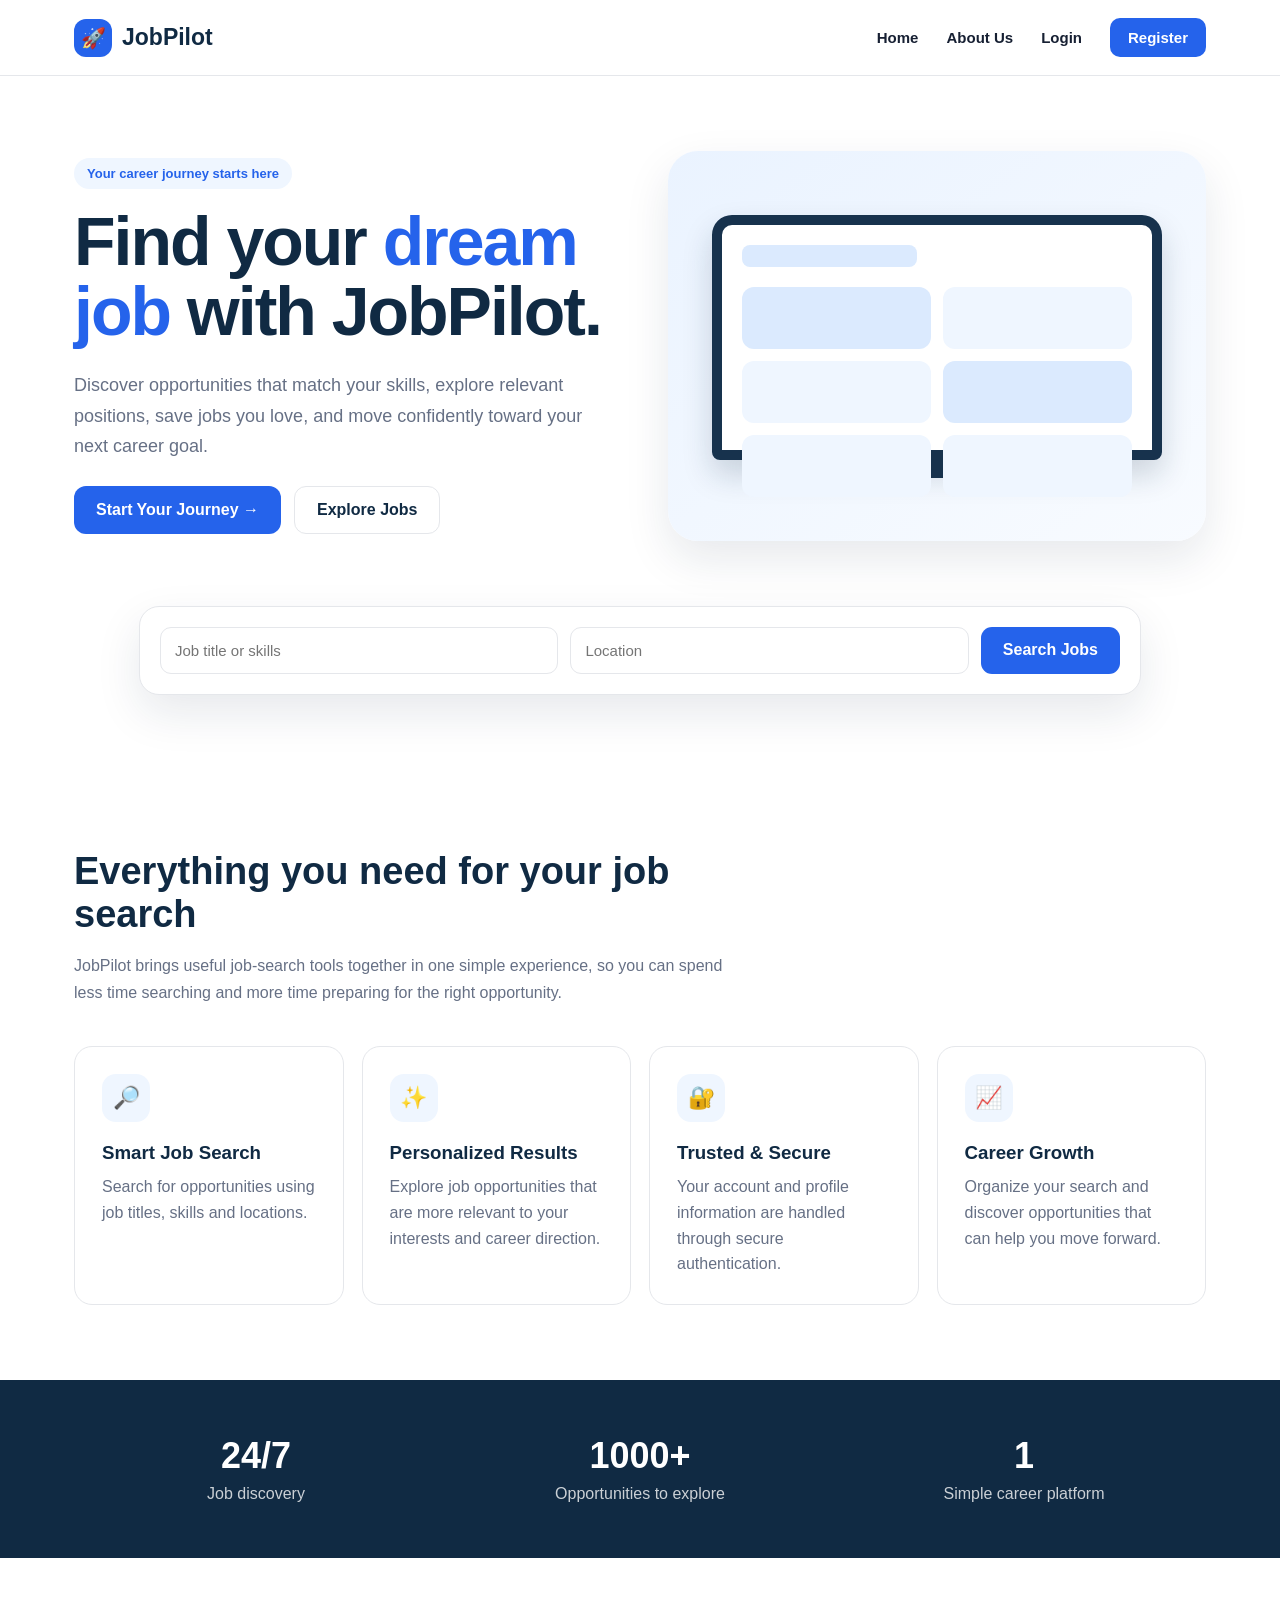
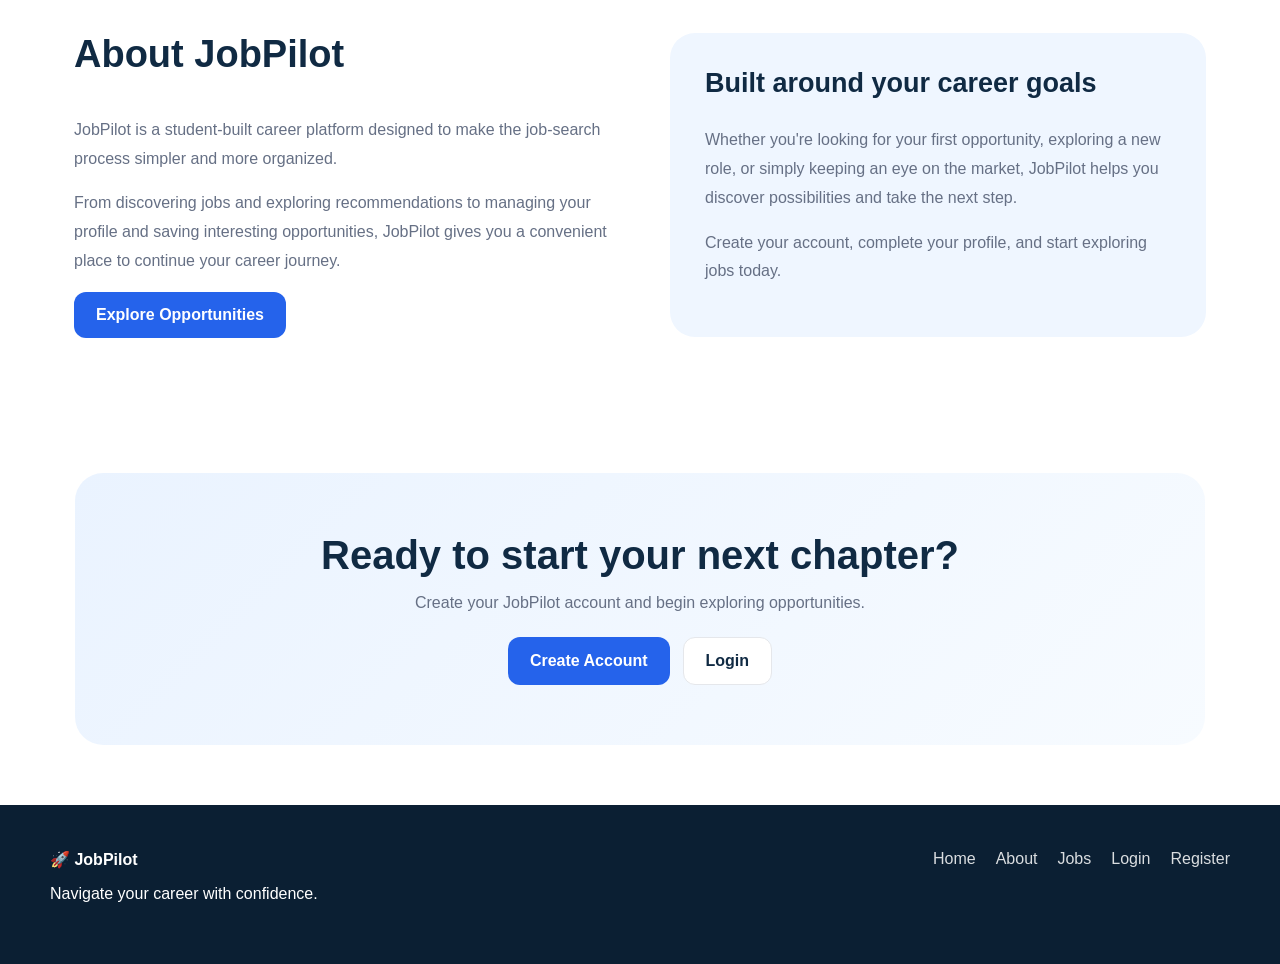
==== commit ee170185: "Add JobPilot homepage redesign" ====
--- a/index.html
+++ b/index.html
@@ -1,388 +1,251 @@
 <!DOCTYPE html>
 <html lang="en">
 <head>
-    <meta charset="UTF-8">
-    <meta name="viewport" content="width=device-width, initial-scale=1.0">
-    <title>JobPilot | Find Your Perfect Job</title>
-    <link rel="stylesheet" href="css/style.css">
+  <meta charset="UTF-8">
+  <meta name="viewport" content="width=device-width, initial-scale=1.0">
+  <meta name="description" content="JobPilot helps you discover relevant job opportunities and take the next step in your career.">
+  <title>JobPilot | Find Your Next Opportunity</title>
+
+  <link rel="stylesheet" href="css/home.css">
 </head>
 
 <body>
 
-<header class="navbar">
-    <a href="index.html" class="brand">
-        <span class="brand-icon">✈</span>
-        <span>JobPilot</span>
+<header class="home-header">
+  <nav class="home-nav">
+    <a href="index.html" class="home-logo">
+      <span class="logo-mark">🚀</span>
+      <span>JobPilot</span>
     </a>
 
-    <nav class="nav-links">
-        <a href="index.html" class="active">Home</a>
-        <a href="jobs.html">Find Jobs</a>
-        <a href="recommendations.html">Recommendations</a>
-        <a href="resume.html">Resume Analysis</a>
-    </nav>
-
-    <div class="nav-actions">
-        <a href="login.html" class="login-link">Log In</a>
-        <a href="register.html" class="btn btn-primary">Get Started</a>
-    </div>
+    <button
+      class="menu-toggle"
+      id="menuToggle"
+      type="button"
+      aria-label="Open navigation menu"
+      aria-expanded="false">
+      ☰
+    </button>
+
+    <div class="home-links" id="homeLinks">
+      <a href="index.html">Home</a>
+      <a href="#about">About Us</a>
+      <a href="login.html">Login</a>
+      <a href="register.html" class="nav-button">Register</a>
+    </div>
+  </nav>
 </header>
 
-
 <main>
 
-    <!-- HERO -->
-    <section class="hero">
-
-        <div class="hero-content">
-
-            <div class="badge">
-                ✨ AI-Powered Job Matching
-            </div>
-
-            <h1>
-                Find the job that
-                <span>fits you.</span>
-            </h1>
-
-            <p class="hero-text">
-                JobPilot intelligently connects your skills, qualification,
-                experience and preferences with opportunities that match you.
-            </p>
-
-            <div class="hero-actions">
-                <a href="register.html" class="btn btn-primary btn-large">
-                    Find My Dream Job →
-                </a>
-
-                <a href="jobs.html" class="btn btn-outline btn-large">
-                    Explore Jobs
-                </a>
-            </div>
-
-            <div class="hero-points">
-                <span>✓ Personalized matching</span>
-                <span>✓ Smart recommendations</span>
-                <span>✓ Resume analysis</span>
-            </div>
-
+  <section class="hero">
+    <div>
+      <span class="hero-badge">Your career journey starts here</span>
+
+      <h1>
+        Find your <span>dream job</span> with JobPilot.
+      </h1>
+
+      <p>
+        Discover opportunities that match your skills, explore relevant
+        positions, save jobs you love, and move confidently toward your
+        next career goal.
+      </p>
+
+      <div class="hero-actions">
+        <a href="register.html" class="primary-btn">Start Your Journey →</a>
+        <a href="jobs.html" class="secondary-btn">Explore Jobs</a>
+      </div>
+    </div>
+
+    <div class="hero-art" aria-hidden="true">
+      <div class="laptop">
+        <div class="screen">
+          <div class="screen-top"></div>
+
+          <div class="screen-row">
+            <div class="screen-card large"></div>
+            <div class="screen-card"></div>
+          </div>
+
+          <div class="screen-row">
+            <div class="screen-card"></div>
+            <div class="screen-card large"></div>
+          </div>
+
+          <div class="screen-row">
+            <div class="screen-card"></div>
+            <div class="screen-card"></div>
+          </div>
         </div>
 
-
-        <div class="hero-visual">
-
-            <div class="floating-card floating-one">
-                <div class="floating-icon">✓</div>
-                <div>
-                    <strong>Perfect Match</strong>
-                    <small>95% compatibility</small>
-                </div>
-            </div>
-
-
-            <div class="job-card-preview">
-
-                <div class="job-preview-header">
-                    <div class="company-logo">J</div>
-
-                    <div>
-                        <h3>Software Developer</h3>
-                        <p>Technology Company</p>
-                    </div>
-                </div>
-
-                <div class="match-row">
-                    <span>Match Score</span>
-                    <strong>92%</strong>
-                </div>
-
-                <div class="progress">
-                    <div class="progress-value"></div>
-                </div>
-
-                <div class="tags">
-                    <span>Java</span>
-                    <span>Spring Boot</span>
-                    <span>SQL</span>
-                </div>
-
-                <div class="job-preview-footer">
-                    <span>📍 Preferred Location</span>
-                    <span>Full Time</span>
-                </div>
-
-            </div>
-
-
-            <div class="floating-card floating-two">
-                <div class="floating-icon">★</div>
-                <div>
-                    <strong>Smart Recommendations</strong>
-                    <small>Based on your profile</small>
-                </div>
-            </div>
-
+        <div class="keyboard"></div>
+      </div>
+    </div>
+  </section>
+
+  <section class="search-section">
+    <div class="search-box">
+      <input
+        id="homeJobSearch"
+        type="text"
+        placeholder="Job title or skills">
+
+      <input
+        id="homeLocationSearch"
+        type="text"
+        placeholder="Location">
+
+      <a id="homeSearchButton" href="jobs.html">Search Jobs</a>
+    </div>
+  </section>
+
+  <section class="section">
+    <div class="section-heading">
+      <h2>Everything you need for your job search</h2>
+      <p>
+        JobPilot brings useful job-search tools together in one simple
+        experience, so you can spend less time searching and more time
+        preparing for the right opportunity.
+      </p>
+    </div>
+
+    <div class="features">
+
+      <article class="feature-card">
+        <div class="feature-icon">🔎</div>
+        <h3>Smart Job Search</h3>
+        <p>
+          Search for opportunities using job titles, skills and locations.
+        </p>
+      </article>
+
+      <article class="feature-card">
+        <div class="feature-icon">✨</div>
+        <h3>Personalized Results</h3>
+        <p>
+          Explore job opportunities that are more relevant to your interests
+          and career direction.
+        </p>
+      </article>
+
+      <article class="feature-card">
+        <div class="feature-icon">🔐</div>
+        <h3>Trusted & Secure</h3>
+        <p>
+          Your account and profile information are handled through secure
+          authentication.
+        </p>
+      </article>
+
+      <article class="feature-card">
+        <div class="feature-icon">📈</div>
+        <h3>Career Growth</h3>
+        <p>
+          Organize your search and discover opportunities that can help you
+          move forward.
+        </p>
+      </article>
+
+    </div>
+  </section>
+
+  <section class="stats">
+    <div class="stats-inner">
+
+      <div class="stat">
+        <strong>24/7</strong>
+        <span>Job discovery</span>
+      </div>
+
+      <div class="stat">
+        <strong>1000+</strong>
+        <span>Opportunities to explore</span>
+      </div>
+
+      <div class="stat">
+        <strong>1</strong>
+        <span>Simple career platform</span>
+      </div>
+
+    </div>
+  </section>
+
+  <section class="section" id="about">
+    <div class="about">
+
+      <div class="about-copy">
+        <div class="section-heading">
+          <h2>About JobPilot</h2>
         </div>
 
-    </section>
-
-
-    <!-- SEARCH -->
-    <section class="search-section">
-
-        <div class="section-heading center">
-            <span class="section-label">START YOUR SEARCH</span>
-
-            <h2>
-                Your next opportunity is
-                <span>waiting.</span>
-            </h2>
-
-            <p>
-                Search for jobs based on your skills and preferred location.
-            </p>
-        </div>
-
-
-        <div class="search-box">
-
-            <div class="search-input">
-                <span class="search-icon">⌕</span>
-
-                <div>
-                    <label>Job title or skills</label>
-                    <input
-                        id="homeJobSearch"
-                        type="text"
-                        placeholder="e.g. Software Developer"
-                    >
-                </div>
-            </div>
-
-
-            <div class="search-input">
-                <span class="search-icon">⌖</span>
-
-                <div>
-                    <label>Location</label>
-                    <input
-                        id="homeLocationSearch"
-                        type="text"
-                        placeholder="e.g. Bangalore"
-                    >
-                </div>
-            </div>
-
-
-            <button
-                class="search-button"
-                onclick="searchFromHome()">
-                Search Jobs
-            </button>
-
-        </div>
-
-    </section>
-
-
-    <!-- FEATURES -->
-    <section class="features-section">
-
-        <div class="section-heading center">
-            <span class="section-label">WHY JOBPILOT</span>
-
-            <h2>
-                A smarter way to
-                <span>find work.</span>
-            </h2>
-
-            <p>
-                Everything you need to make your job search simpler and smarter.
-            </p>
-        </div>
-
-
-        <div class="feature-grid">
-
-            <div class="feature-card">
-                <div class="feature-icon">✨</div>
-                <h3>Smart Matching</h3>
-                <p>
-                    Discover jobs that match your skills, qualification
-                    and experience.
-                </p>
-            </div>
-
-
-            <div class="feature-card">
-                <div class="feature-icon">🎯</div>
-                <h3>Personalized Jobs</h3>
-                <p>
-                    Get opportunities based on your preferred location,
-                    salary and job type.
-                </p>
-            </div>
-
-
-            <div class="feature-card">
-                <div class="feature-icon">📄</div>
-                <h3>Resume Analysis</h3>
-                <p>
-                    Analyze your resume and identify skills and qualifications
-                    relevant to your career.
-                </p>
-            </div>
-
-
-            <div class="feature-card">
-                <div class="feature-icon">⚡</div>
-                <h3>Save Time</h3>
-                <p>
-                    Spend less time searching and more time applying
-                    to suitable opportunities.
-                </p>
-            </div>
-
-        </div>
-
-    </section>
-
-
-    <!-- HOW IT WORKS -->
-    <section class="steps-section">
-
-        <div class="section-heading center">
-            <span class="section-label">HOW IT WORKS</span>
-
-            <h2>
-                Your career journey,
-                <span>simplified.</span>
-            </h2>
-        </div>
-
-
-        <div class="steps-grid">
-
-            <div class="step-card">
-                <div class="step-number">01</div>
-                <h3>Create Your Profile</h3>
-                <p>
-                    Register and provide your skills, qualification,
-                    experience and preferences.
-                </p>
-            </div>
-
-
-            <div class="step-card">
-                <div class="step-number">02</div>
-                <h3>Discover Opportunities</h3>
-                <p>
-                    Search and explore jobs that match what you're looking for.
-                </p>
-            </div>
-
-
-            <div class="step-card">
-                <div class="step-number">03</div>
-                <h3>Get Recommendations</h3>
-                <p>
-                    JobPilot helps identify opportunities suited to your profile.
-                </p>
-            </div>
-
-
-            <div class="step-card">
-                <div class="step-number">04</div>
-                <h3>Take the Next Step</h3>
-                <p>
-                    Save interesting jobs and move forward with your career.
-                </p>
-            </div>
-
-        </div>
-
-    </section>
-
-
-    <!-- CTA -->
-    <section class="cta-section">
-
-        <div class="cta-content">
-
-            <span class="section-label">
-                READY TO GET STARTED?
-            </span>
-
-            <h2>
-                Let JobPilot guide your
-                <span>career journey.</span>
-            </h2>
-
-            <p>
-                Create your profile and discover opportunities
-                tailored to you.
-            </p>
-
-            <a href="register.html" class="btn btn-white btn-large">
-                Create Your Profile →
-            </a>
-
-        </div>
-
-    </section>
+        <p>
+          JobPilot is a student-built career platform designed to make the
+          job-search process simpler and more organized.
+        </p>
+
+        <p>
+          From discovering jobs and exploring recommendations to managing
+          your profile and saving interesting opportunities, JobPilot gives
+          you a convenient place to continue your career journey.
+        </p>
+
+        <a href="jobs.html" class="primary-btn">Explore Opportunities</a>
+      </div>
+
+      <div class="about-card">
+        <h3>Built around your career goals</h3>
+
+        <p>
+          Whether you're looking for your first opportunity, exploring a new
+          role, or simply keeping an eye on the market, JobPilot helps you
+          discover possibilities and take the next step.
+        </p>
+
+        <p>
+          Create your account, complete your profile, and start exploring
+          jobs today.
+        </p>
+      </div>
+
+    </div>
+  </section>
+
+  <section class="cta">
+    <h2>Ready to start your next chapter?</h2>
+
+    <p>
+      Create your JobPilot account and begin exploring opportunities.
+    </p>
+
+    <div class="hero-actions" style="justify-content:center;">
+      <a href="register.html" class="primary-btn">Create Account</a>
+      <a href="login.html" class="secondary-btn">Login</a>
+    </div>
+  </section>
 
 </main>
 
-
 <footer>
-
-    <div class="footer-main">
-
-        <div>
-            <a href="index.html" class="footer-brand">
-                ✈ JobPilot
-            </a>
-
-            <p>
-                Smart job recommendations for your career journey.
-            </p>
-        </div>
-
-
-        <div class="footer-column">
-            <h4>Platform</h4>
-            <a href="jobs.html">Find Jobs</a>
-            <a href="recommendations.html">Recommendations</a>
-            <a href="saved.html">Saved Jobs</a>
-        </div>
-
-
-        <div class="footer-column">
-            <h4>Account</h4>
-            <a href="login.html">Login</a>
-            <a href="register.html">Register</a>
-            <a href="profile.html">Profile</a>
-        </div>
-
-
-        <div class="footer-column">
-            <h4>Tools</h4>
-            <a href="resume.html">Resume Analysis</a>
-            <a href="settings.html">Settings</a>
-        </div>
-
-    </div>
-
-
-    <div class="footer-bottom">
-        <span>© 2026 JobPilot. All rights reserved.</span>
-        <span>Built for smarter job searching.</span>
-    </div>
-
+  <div class="footer-inner">
+
+    <div>
+      <strong>🚀 JobPilot</strong>
+      <p>Navigate your career with confidence.</p>
+    </div>
+
+    <div class="footer-links">
+      <a href="index.html">Home</a>
+      <a href="#about">About</a>
+      <a href="jobs.html">Jobs</a>
+      <a href="login.html">Login</a>
+      <a href="register.html">Register</a>
+    </div>
+
+  </div>
 </footer>
 
-
-<script src="js/app.js"></script>
+<script src="js/home.js"></script>
 
 </body>
 </html>
--- a/css/home.css
+++ b/css/home.css
@@ -0,0 +1,506 @@
+:root {
+  --navy: #102a43;
+  --blue: #2563eb;
+  --light-blue: #eff6ff;
+  --text: #172033;
+  --muted: #667085;
+  --white: #ffffff;
+  --border: #e5e7eb;
+  --shadow: 0 18px 45px rgba(16, 42, 67, 0.10);
+}
+
+* {
+  box-sizing: border-box;
+}
+
+html {
+  scroll-behavior: smooth;
+}
+
+body {
+  margin: 0;
+  font-family: Arial, Helvetica, sans-serif;
+  color: var(--text);
+  background: #fff;
+}
+
+a {
+  text-decoration: none;
+  color: inherit;
+}
+
+.home-header {
+  position: sticky;
+  top: 0;
+  z-index: 1000;
+  background: rgba(255,255,255,.96);
+  border-bottom: 1px solid var(--border);
+}
+
+.home-nav {
+  max-width: 1180px;
+  margin: auto;
+  padding: 18px 24px;
+  display: flex;
+  align-items: center;
+  justify-content: space-between;
+}
+
+.home-logo {
+  display: flex;
+  align-items: center;
+  gap: 10px;
+  font-size: 23px;
+  font-weight: 800;
+  color: var(--navy);
+}
+
+.logo-mark {
+  width: 38px;
+  height: 38px;
+  border-radius: 12px;
+  display: grid;
+  place-items: center;
+  background: var(--blue);
+  color: white;
+  font-size: 20px;
+}
+
+.home-links {
+  display: flex;
+  align-items: center;
+  gap: 28px;
+  font-size: 15px;
+  font-weight: 600;
+}
+
+.home-links a:hover {
+  color: var(--blue);
+}
+
+.nav-button {
+  padding: 11px 18px;
+  border-radius: 10px;
+  background: var(--blue);
+  color: white !important;
+}
+
+.menu-toggle {
+  display: none;
+  border: 0;
+  background: transparent;
+  font-size: 28px;
+  cursor: pointer;
+}
+
+.hero {
+  max-width: 1180px;
+  margin: auto;
+  padding: 75px 24px 55px;
+  display: grid;
+  grid-template-columns: 1fr 1fr;
+  gap: 55px;
+  align-items: center;
+}
+
+.hero-badge {
+  display: inline-block;
+  padding: 8px 13px;
+  border-radius: 30px;
+  background: var(--light-blue);
+  color: var(--blue);
+  font-weight: 700;
+  font-size: 13px;
+  margin-bottom: 18px;
+}
+
+.hero h1 {
+  margin: 0;
+  font-size: clamp(42px, 6vw, 68px);
+  line-height: 1.02;
+  letter-spacing: -2px;
+  color: var(--navy);
+}
+
+.hero h1 span {
+  color: var(--blue);
+}
+
+.hero p {
+  max-width: 570px;
+  margin: 24px 0;
+  font-size: 18px;
+  line-height: 1.7;
+  color: var(--muted);
+}
+
+.hero-actions {
+  display: flex;
+  gap: 13px;
+  flex-wrap: wrap;
+}
+
+.primary-btn,
+.secondary-btn {
+  display: inline-flex;
+  align-items: center;
+  justify-content: center;
+  padding: 14px 22px;
+  border-radius: 12px;
+  font-weight: 700;
+}
+
+.primary-btn {
+  background: var(--blue);
+  color: white;
+}
+
+.secondary-btn {
+  border: 1px solid var(--border);
+  background: white;
+  color: var(--navy);
+}
+
+.hero-art {
+  min-height: 390px;
+  border-radius: 30px;
+  background: linear-gradient(145deg, #eaf3ff, #f8fbff);
+  box-shadow: var(--shadow);
+  display: flex;
+  align-items: center;
+  justify-content: center;
+  padding: 35px;
+}
+
+.laptop {
+  width: min(100%, 450px);
+}
+
+.screen {
+  height: 245px;
+  border: 10px solid #17324d;
+  border-radius: 20px 20px 8px 8px;
+  background: white;
+  padding: 20px;
+  box-shadow: 0 15px 30px rgba(16,42,67,.18);
+}
+
+.screen-top {
+  height: 22px;
+  width: 45%;
+  background: #dbeafe;
+  border-radius: 8px;
+  margin-bottom: 20px;
+}
+
+.screen-row {
+  display: grid;
+  grid-template-columns: 1fr 1fr;
+  gap: 12px;
+  margin-bottom: 12px;
+}
+
+.screen-card {
+  height: 62px;
+  border-radius: 12px;
+  background: #eff6ff;
+}
+
+.screen-card.large {
+  background: #dbeafe;
+}
+
+.keyboard {
+  height: 18px;
+  width: 78%;
+  margin: 0 auto;
+  background: #17324d;
+  border-radius: 0 0 15px 15px;
+}
+
+.search-section {
+  max-width: 1050px;
+  margin: 10px auto 80px;
+  padding: 0 24px;
+}
+
+.search-box {
+  background: white;
+  border: 1px solid var(--border);
+  box-shadow: var(--shadow);
+  border-radius: 20px;
+  padding: 20px;
+  display: grid;
+  grid-template-columns: 1fr 1fr auto;
+  gap: 12px;
+}
+
+.search-box input {
+  width: 100%;
+  border: 1px solid var(--border);
+  border-radius: 11px;
+  padding: 14px;
+  font-size: 15px;
+  outline: none;
+}
+
+.search-box input:focus {
+  border-color: var(--blue);
+}
+
+.search-box a {
+  border: 0;
+  border-radius: 11px;
+  padding: 14px 22px;
+  background: var(--blue);
+  color: white;
+  font-weight: 700;
+  text-align: center;
+}
+
+.section {
+  max-width: 1180px;
+  margin: auto;
+  padding: 75px 24px;
+}
+
+.section-heading {
+  max-width: 650px;
+  margin-bottom: 40px;
+}
+
+.section-heading h2 {
+  margin: 0 0 12px;
+  color: var(--navy);
+  font-size: 38px;
+}
+
+.section-heading p {
+  color: var(--muted);
+  line-height: 1.7;
+}
+
+.features {
+  display: grid;
+  grid-template-columns: repeat(4, 1fr);
+  gap: 18px;
+}
+
+.feature-card {
+  padding: 27px;
+  border: 1px solid var(--border);
+  border-radius: 18px;
+  background: white;
+}
+
+.feature-icon {
+  width: 48px;
+  height: 48px;
+  border-radius: 14px;
+  background: var(--light-blue);
+  display: grid;
+  place-items: center;
+  color: var(--blue);
+  font-size: 22px;
+  margin-bottom: 20px;
+}
+
+.feature-card h3 {
+  margin: 0 0 10px;
+  color: var(--navy);
+}
+
+.feature-card p {
+  color: var(--muted);
+  line-height: 1.6;
+  margin: 0;
+}
+
+.stats {
+  background: var(--navy);
+  color: white;
+}
+
+.stats-inner {
+  max-width: 1180px;
+  margin: auto;
+  padding: 55px 24px;
+  display: grid;
+  grid-template-columns: repeat(3, 1fr);
+  text-align: center;
+  gap: 20px;
+}
+
+.stat strong {
+  display: block;
+  font-size: 36px;
+  margin-bottom: 8px;
+}
+
+.stat span {
+  opacity: .78;
+}
+
+.about {
+  display: grid;
+  grid-template-columns: 1fr 1fr;
+  gap: 60px;
+  align-items: center;
+}
+
+.about-card {
+  padding: 35px;
+  border-radius: 25px;
+  background: var(--light-blue);
+}
+
+.about-card h3 {
+  color: var(--navy);
+  font-size: 27px;
+  margin-top: 0;
+}
+
+.about-card p,
+.about-copy p {
+  color: var(--muted);
+  line-height: 1.8;
+}
+
+.cta {
+  max-width: 1130px;
+  margin: 60px auto;
+  padding: 60px 30px;
+  border-radius: 28px;
+  background: linear-gradient(135deg, #eaf3ff, #f7fbff);
+  text-align: center;
+}
+
+.cta h2 {
+  margin: 0 0 15px;
+  font-size: 40px;
+  color: var(--navy);
+}
+
+.cta p {
+  color: var(--muted);
+  margin-bottom: 25px;
+}
+
+footer {
+  background: #0b1f33;
+  color: white;
+  padding: 45px 24px;
+}
+
+.footer-inner {
+  max-width: 1180px;
+  margin: auto;
+  display: flex;
+  justify-content: space-between;
+  gap: 30px;
+  flex-wrap: wrap;
+}
+
+.footer-links {
+  display: flex;
+  gap: 20px;
+  flex-wrap: wrap;
+  opacity: .85;
+}
+
+@media (max-width: 850px) {
+  .home-links {
+    display: none;
+    position: absolute;
+    top: 75px;
+    left: 15px;
+    right: 15px;
+    padding: 20px;
+    background: white;
+    border: 1px solid var(--border);
+    border-radius: 15px;
+    box-shadow: var(--shadow);
+    flex-direction: column;
+    align-items: stretch;
+  }
+
+  .home-links.open {
+    display: flex;
+  }
+
+  .menu-toggle {
+    display: block;
+  }
+
+  .hero,
+  .about {
+    grid-template-columns: 1fr;
+  }
+
+  .hero {
+    padding-top: 45px;
+  }
+
+  .features {
+    grid-template-columns: 1fr 1fr;
+  }
+
+  .search-box {
+    grid-template-columns: 1fr;
+  }
+}
+
+@media (max-width: 550px) {
+  .home-nav {
+    padding: 14px 18px;
+  }
+
+  .hero {
+    padding: 40px 18px;
+  }
+
+  .hero h1 {
+    font-size: 43px;
+  }
+
+  .hero p {
+    font-size: 16px;
+  }
+
+  .hero-art {
+    min-height: 280px;
+    padding: 20px;
+  }
+
+  .screen {
+    height: 180px;
+    padding: 12px;
+  }
+
+  .search-section,
+  .section {
+    padding-left: 18px;
+    padding-right: 18px;
+  }
+
+  .features {
+    grid-template-columns: 1fr;
+  }
+
+  .stats-inner {
+    grid-template-columns: 1fr;
+    gap: 35px;
+  }
+
+  .section-heading h2 {
+    font-size: 32px;
+  }
+
+  .cta {
+    margin: 35px 18px;
+  }
+
+  .cta h2 {
+    font-size: 31px;
+  }
+}
